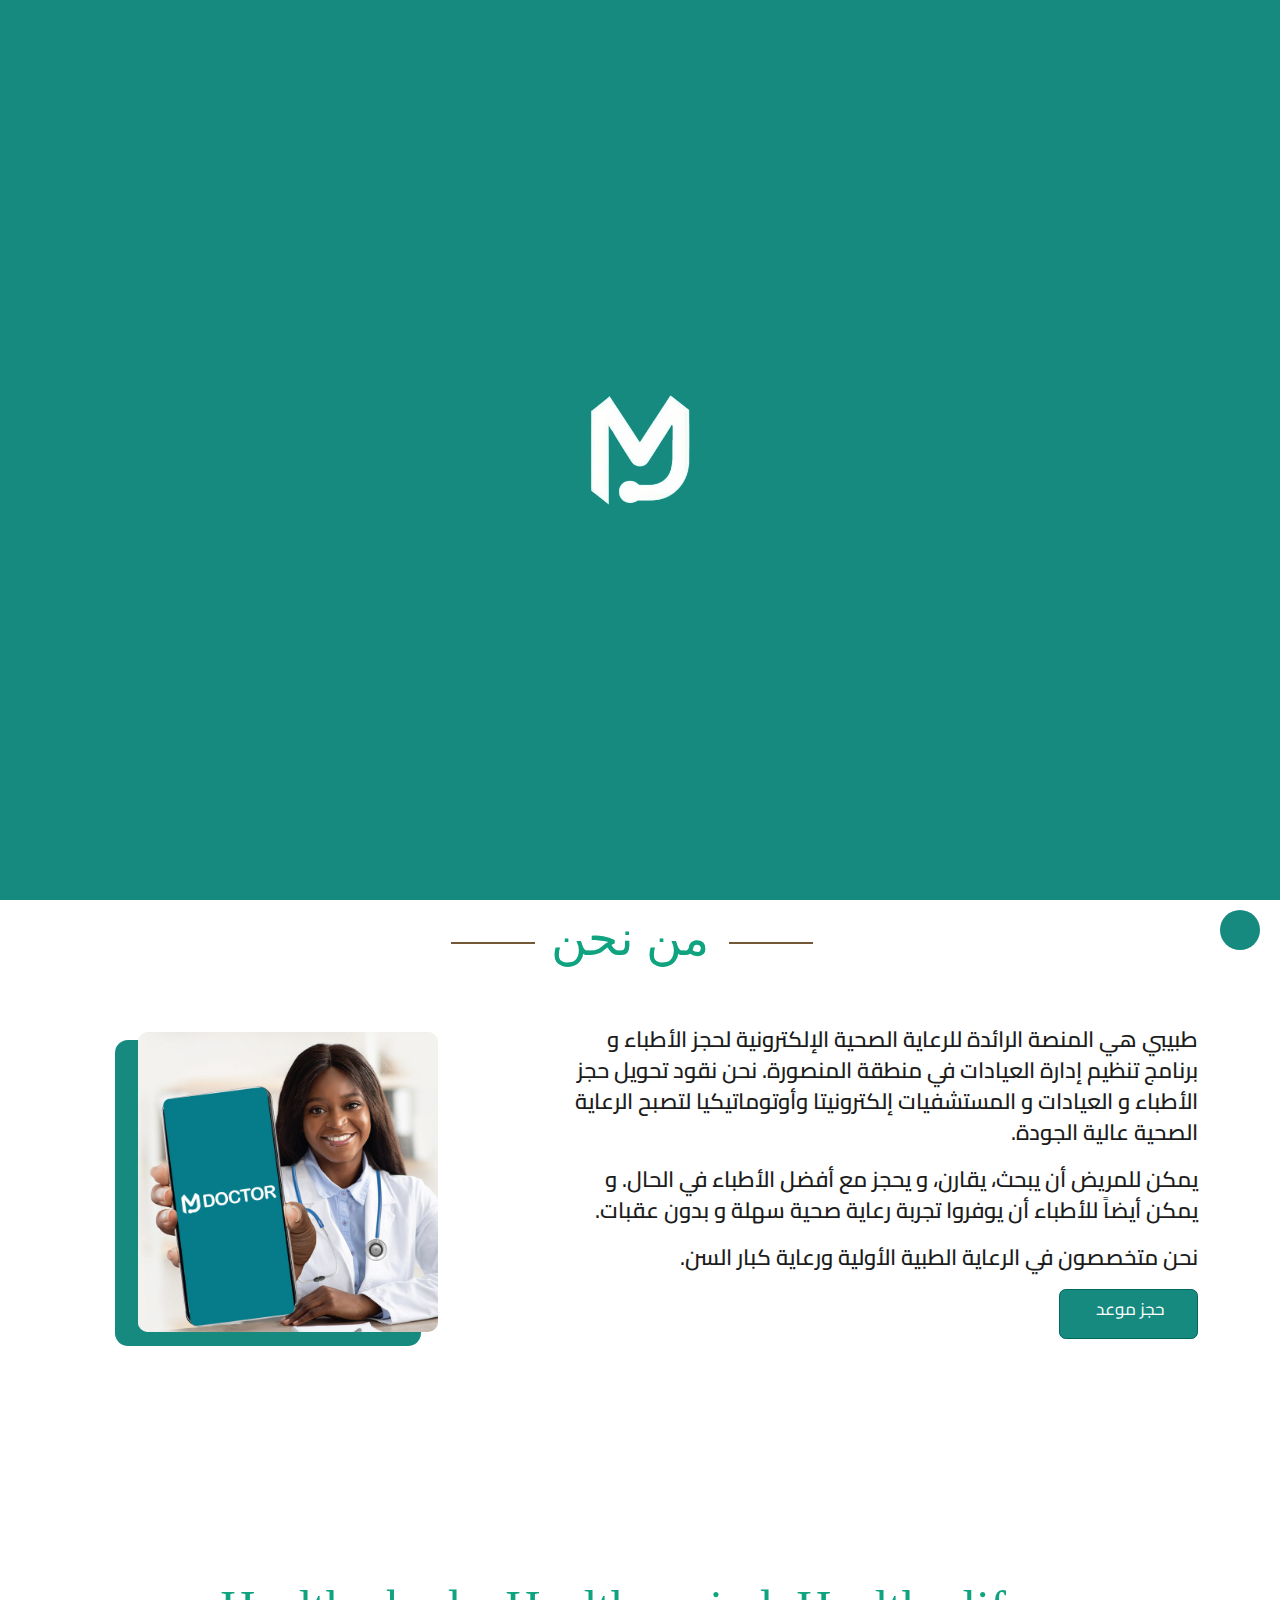
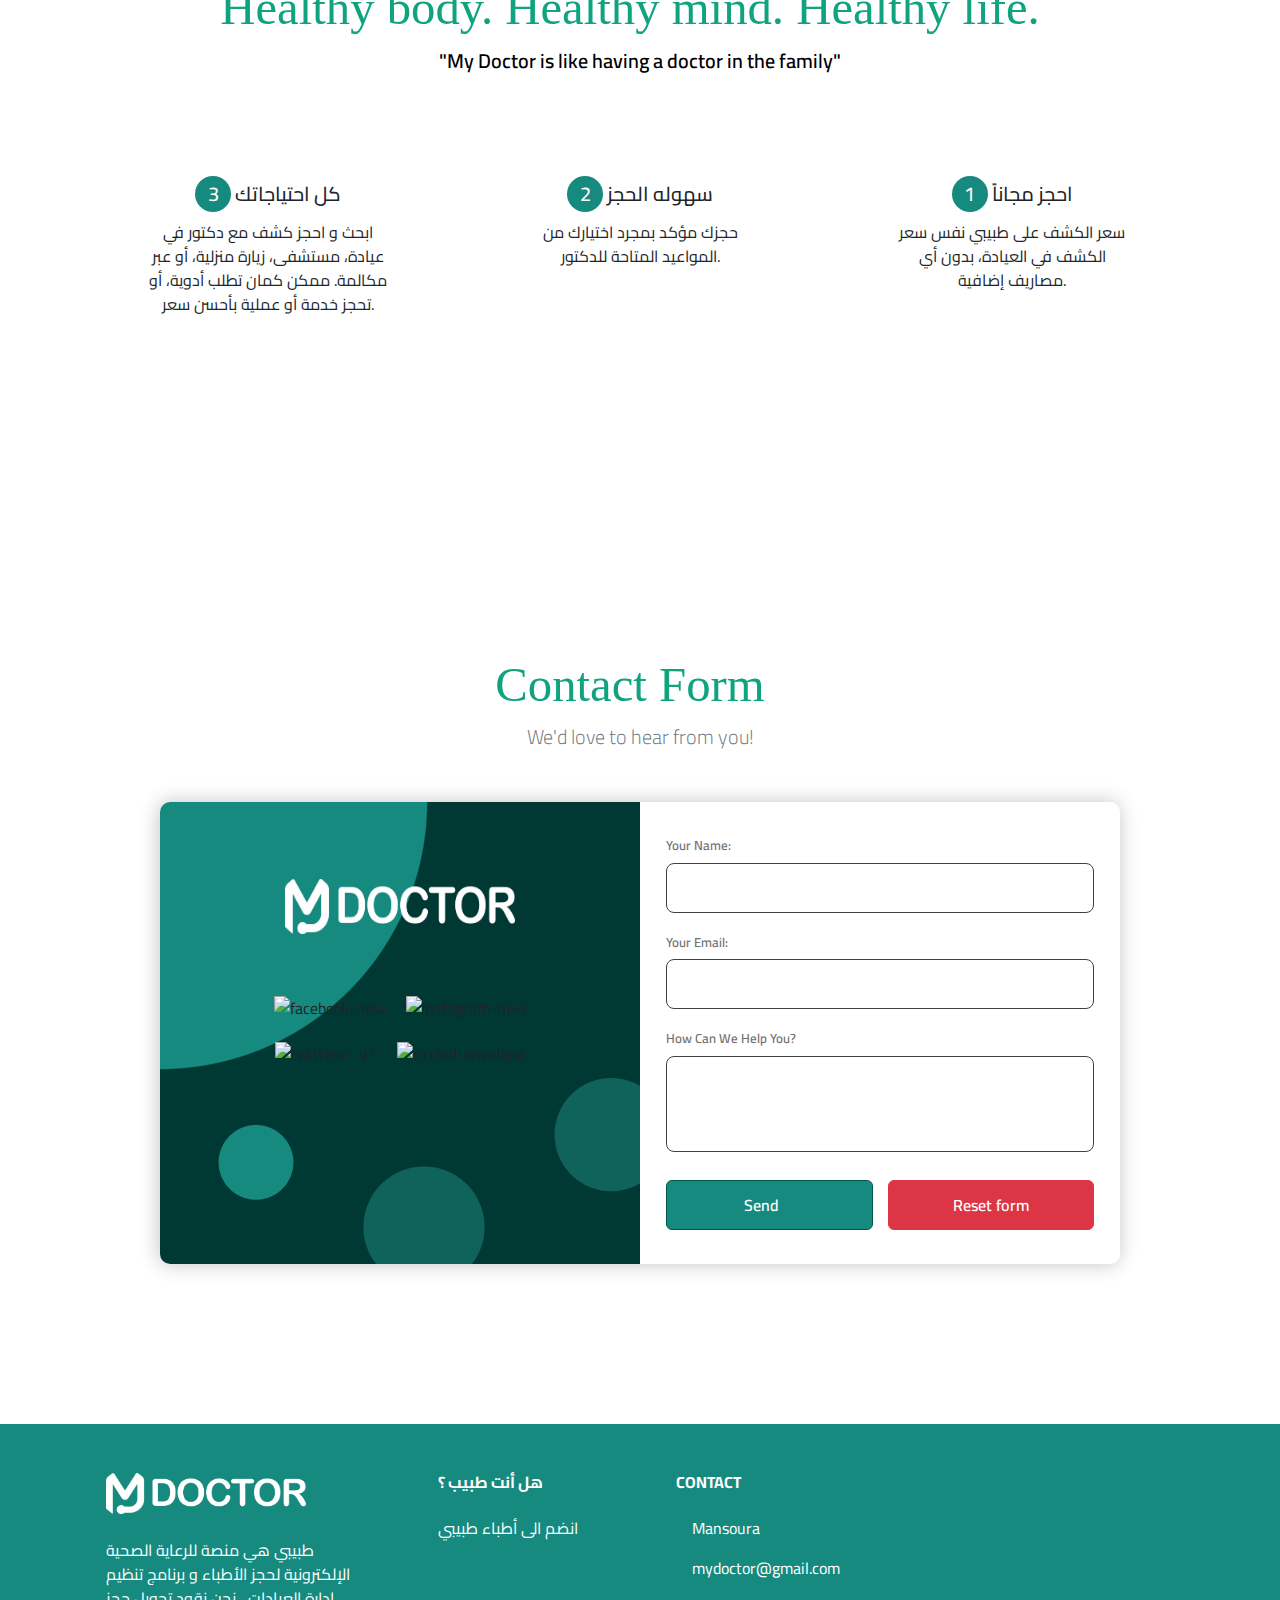
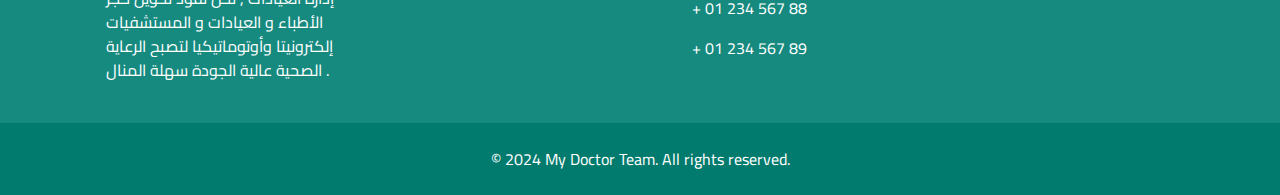
==== index.html @ 58e11b21 "Add files via upload" ====
<!DOCTYPE html>
<html lang="en">
<head>
    <meta charset="UTF-8">
    <meta name="viewport" content="width=device-width, initial-scale=1.0">
    <!-- CSS File -->
    <link rel="stylesheet" href="css/style.css">
    <link rel="stylesheet" href="css/nav.css">
    <link rel="stylesheet" href="css/bootstrap.css">
    <!-- Font awesome -->
    <script src="https://use.fontawesome.com/releases/v6.1.0/js/all.js" crossorigin="anonymous"></script>
    <link rel="stylesheet" type="text/css" href="https://www.fontstatic.com/f=dubai-medium,bahij" />

    <!-- Bootstrap CSS CDN -->
    <link rel="stylesheet" href="https://cdn.jsdelivr.net/npm/bootstrap@5.3.0/dist/css/bootstrap.min.css" integrity="sha384-rHyoN1iRsVXV4nD0JutlnGaslCJuC7uwjduW9SVrD25THgeVMAF6GepnMj8QT+n" crossorigin="anonymous">

    <!--  font awesome  -->
    <link rel="stylesheet" href="https://use.fontawesome.com/releases/v5.8.1/css/all.css" integrity="sha384-50oBUHEmvpQ+1lW4y57PTFmhCaXp0ML5d60M1M7uH2+nqUivzIebhndOJK28anvf" crossorigin="anonymous">

    <!-- Icon -->
    <link rel="shortcut icon" href="img/logo.png" type="image/x-icon">

    <title>My Doctor | طبيبي</title>
</head>
<body>


    <!-- Loading Screen -->
    <div class="loading-screen" id="loading-screen">
        <img class="loader" src="img/logo.png" alt="">
    </div>

    <!-- Navbar -->
    <nav class="navbar navbar-expand-lg navbar-dark active" id="nav" >
            <div class="container-fluid" style="flex-direction: row-reverse;">
            <a class="navbar-brand" href="#">
                <img src="img/logo-w.png" alt="" srcset="">
            </a>
            <button class="navbar-toggler" style="border: 0; color: transparent;" type="button" data-bs-toggle="collapse" data-bs-target="#navbarSupportedContent" aria-controls="navbarSupportedContent" aria-expanded="false" aria-label="Toggle navigation">
                <label class="hamburger">
                    <input type="checkbox">
                    <svg viewBox="0 0 32 32">
                        <path class="line line-top-bottom" d="M27 10 13 10C10.8 10 9 8.2 9 6 9 3.5 10.8 2 13 2 15.2 2 17 3.8 17 6L17 26C17 28.2 18.8 30 21 30 23.2 30 25 28.2 25 26 25 23.8 23.2 22 21 22L7 22"></path>
                        <path class="line" d="M7 16 27 16"></path>
                    </svg>
                </label>
            </button>
                <div class="collapse navbar-collapse active" id="navbarSupportedContent" >
                    <ul class="navbar-nav ml-auto " >
                        <li class="nav-item">
                            <a  href="signUpPatient.html"> 
                                <button class="login-btn">
                                    <p>دخول &nbsp; <i class="fa-solid fa-right-to-bracket"></i></p>
                                </button>
                            </a>
                        </li>
                        <li class="nav-item">
                            <a class="nav-link" href="signUpDoctor.html">تسجيل دكتور</a>
                        </li>
                        <li class="nav-item">
                            <a class="nav-link" href="table.html">جدول المواعيد</a>
                        </li>
                        <li class="nav-item">
                            <a class="nav-link" href="#contact"  >أتصل بنا</a>
                        </li>
                        <li class="nav-item">
                            <a class="nav-link" href="health_tips.html" >أرشادات طبية</a>
                        </li>
                        <li class="nav-item">
                            <a class="nav-link" href="specialty.html">التخصصات الطبية</a>
                        </li>
                        <li class="nav-item">
                            <a class="nav-link active" href="index.html" >الصفحة الرئيسية</a>
                        </li>
                    </ul>
                </div>
            </div>
    </nav>

    <!-- Home Section -->
    <section class="header">
        <div class="text container">
            <div class="content-container">
                <div class="content">
                    <h1>أبحث عن طبيبك</h1>
                    <h1>&أحجز عبر الأنترنت</h1>
                </div>
                <!-- <p >طبيبي أون لاين من أجل صحتك</p> -->
                <p>احجز طبيبًا بسهولة في أي مكان باستخدام المستند القديم</p>
            <!-- <div class="search-container">
                <input type="text" id="box" placeholder="أبحث عن طبيبك..." class="search__box">
                <i class="fas fa-search search__icon" id="icon" onclick="toggleShow()"></i>
            </div> -->

                <div class="search-container">
                    <div class="search-bar">
                        <input id="inputTxt" type="text" placeholder="أختار التخصص...">
                        <button class="search-btn" type="submit">
                            <i id="icon" class="fa-solid fa-magnifying-glass-location"></i>
                        </button>
                    </div>
                    <div class="list-group">
                    </div>
                </div>
            </div>
            <!-- <img src="https://i.pinimg.com/564x/a7/6c/17/a76c17295ba1969f39639bccaaaecb60.jpg" alt=""> -->
        </div>
        <a href="#footer" class="scroll-down">
            <div class="scrolldown" style="--color: skyblue">
                    <div class="chevrons">
                        <div class="chevrondown"></div>
                        <div class="chevrondown"></div>
                    </div>
            </div>
        </a>
    </section>

    <!-- About Section -->
    <div class="container">
        <div class="row justify-content-center aos-init aos-animate " id="about" >
            <div class="sentence-container">
                <div class="side-line"></div>
                <h2 class="title-section">من نحن</h2>
                <div class="side-line"></div>
            </div>
            
            <div class="col-lg-7" >   
                
                <div class="about-title">
                    <p>
                        طبيبي هي المنصة الرائدة للرعاية الصحية الإلكترونية لحجز الأطباء و برنامج تنظيم إدارة العيادات في منطقة المنصورة.
                        نحن نقود تحويل حجز الأطباء و العيادات و المستشفيات إلكترونيتا وأوتوماتيكيا لتصبح الرعاية الصحية عالية الجودة.
                    </p>
                    <p>
                        يمكن للمريض أن يبحث، يقارن، و يحجز مع أفضل الأطباء في الحال. و يمكن أيضاً للأطباء أن يوفروا تجربة رعاية صحية سهلة و بدون عقبات.
                    </p>
                    <p>نحن متخصصون في الرعاية الطبية الأولية ورعاية كبار السن.</p>
                </div>
                <!-- <button class="btn btn-success p-3">&nbsp; <i class="fa-solid fa-calendar-days"></i></button> -->

                <button class="btn-book">
                    <a href="doctor_profile.html">
                        <p>حجز موعد </p>
                        <i id="icon" class="fa-solid fa-calendar-days"></i>
                    </a>
                </button>
            </div>

            <div class="col-lg-3 img-div mx-auto fade-right scrolled">
                <img class="img" src="img/My Doctor2.png" alt="" />
                <!-- <div id="me"></div> -->
            </div>
            <!-- </div> -->
        </div>
    </div> 

    <!-- Section Card -->
    <section id="page">
        <div class="container">
            <div class="max-w-3xl mx-auto mb-16 text-center ">
                <h2 class="mt-8 mb-10 title-section">Healthy body. Healthy mind. Healthy life.</h2>
                <p class="lead text-page">"My Doctor is like having a doctor in the family"</p>
            </div>
            <br> <br>    
            
            <div class="islamic-card">
                    <!-- Copy Card -->
                    <div class="cards akeda ">
                            <img class="cards-img mb-3" alt="" src="https://livehealthonline.com/wp-content/uploads/2023/11/LHO_Icon_Prescriptions-1-300x300.png">
                            <div class="desc" style="width: 15em; text-align: center;">
                                <h5>
                                <div class="why-title ">
                                    <span class="flex-shrink-0 align-items-center justify-content-center rounded-circle">3</span>
                                    كل احتياجاتك
                                </div>
                                </h5>
                                <p>ابحث و احجز كشف مع دكتور في عيادة، مستشفى، زيارة منزلية، أو عبر مكالمة. ممكن كمان تطلب أدوية، أو تحجز خدمة أو عملية بأحسن سعر.</p>
                            </div>
                    </div> 
                    <!-- <img class="row" src="https://livehealthonline.com/wp-content/themes/lho/images/components/process-flow/arrow.svg" alt=""> -->
                    <!-- Past card -->
                    <div class="cards feka " >
                            <img class="cards-img mb-3" alt="" src="https://livehealthonline.com/wp-content/uploads/2023/11/LHO_Icon_Doctor-1-1-300x300.png">
                            <div class="desc" style="width: 15em; text-align: center;">
                                <h5>
                                <div class="why-title">
                                    <span class="flex-shrink-0 align-items-center justify-content-center rounded-circle">2</span>
                                    سهوله الحجز
                                </div>
                                </h5>
                                <p>حجزك مؤكد بمجرد اختيارك من المواعيد المتاحة للدكتور.</p>
                            </div>
                    </div>
                    <!-- <img class="row" src="https://livehealthonline.com/wp-content/themes/lho/images/components/process-flow/arrow.svg" alt=""> -->
                    <!-- Download card -->
                    <div class="cards sera " >
                            <img class="cards-img mb-3" alt="" src="https://livehealthonline.com/wp-content/uploads/2023/11/LHO_Icon_Desktop_Mobile-padding-300x300.png">
                            <div class="desc" style="width: 15em; text-align: center;">
                                <h5>
                                <div class="why-title">
                                    <span class="flex-shrink-0 align-items-center justify-content-center rounded-circle">1</span>
                                    احجز مجاناً
                                </div>
                                </h5>
                                <p>سعر الكشف على طبيبي نفس سعر الكشف في العيادة، بدون أي مصاريف إضافية.</p>
                            </div>
                    </div>    
            </div>
        </div>
    </section>

    <!-- Contact Form -->
    <section id="contact">
    <div class="max-w-3xl mx-auto mb-16 text-center ">
        <h2 class="mt-8 mb-10 title-section">Contact Form</h2>
        <p class="lead text-muted">We'd love to hear from you!</p>
    </div>
    <div class="contact-box">
        <div class="contact-links">
            <div class="div-img">
                <img class="contact-img" src="img/logo-w.png" alt="Logo">
            </div>
            <div class="links">
                <div class="link">
                    <a><img src="https://img.icons8.com/fluency/48/facebook-new.png" alt="facebook-new"/></a>
                </div>
                <div class="link">
                    <a><img src="https://img.icons8.com/fluency/48/instagram-new.png" alt="instagram-new"/></a>
                </div>
                <div class="link">
                    <a><img src="https://img.icons8.com/ios/50/twitterx--v1.png" alt="twitterx--v1"/></a>
                </div>
                <div class="link">
                    <a><img src="https://img.icons8.com/color/48/circled-envelope.png" alt="circled-envelope"/></a>
                </div>
            </div>
        </div>
        <div class="contact-form-wrapper">
            <form class="form" id="form" method="get">
                <div class="form-group">
                    <label for="text">Your Name:</label>
                    <input type="text" id="text" name="text" required="">
                </div>
                <div class="form-group">
                    <label for="email">Your Email:</label>
                    <input type="text" id="email" name="email" required="">
                </div>
                <div class="form-group">
                    <label for="textarea">How Can We Help You?</label>
                    <textarea name="textarea" id="textarea" rows="10" cols="50" required=""></textarea>
                </div>
                <div class="btn-form">
                    <button class="form-submit-btn" type="submit">Send &nbsp; <i id="send-icon" class="fa-solid fa-paper-plane"></i></button>
                    <button class="form-reset-btn btn btn-danger" onclick="resetForm()">Reset form</button>
                </div>
            </form>
        </div>
    </div>
    </section>

    <!-- Footer -->
    <footer id="footer" class="text-center text-lg-start bg-body-tertiary text-muted">
    <!-- Section: Links  -->
    <section class="footer-links">
        <div class="container text-center text-md-start mt-5">
            <!-- Grid row -->
            <div class="row mt-3">

                <!-- Grid column -->
                <div class="col-md-3 col-lg-4 col-xl-3 mx-auto mb-4">
                    <!-- Content -->
                    <h6 class="text-uppercase fw-bold mb-4">
                        <img class="footer-logo" src="img/logo-w.png" alt="logo">
                    </h6>
                    <p>
                        طبيبي هي منصة للرعاية الصحية الإلكترونية لحجز الأطباء و برنامج تنظيم إدارة العيادات , نحن نقود تحويل حجز 
                        الأطباء و العيادات و المستشفيات إلكترونيتا وأوتوماتيكيا لتصبح الرعاية الصحية عالية الجودة سهلة المنال .
                    </p>
                </div>
                <!-- Grid column -->

                <!-- Grid column -->
                <div class="col-md-3 col-lg-2 col-xl-2 mx-auto mb-4">
                    <!-- Links -->
                    <h6 class="text-uppercase fw-bold mb-4">
                        هل أنت طبيب ؟
                    </h6>
                    <p>
                        <a href="signUpDoctor.html" class="text-reset">انضم الى أطباء طبيبي</a>
                    </p>
                </div>
                <!-- Grid column -->
            
                <!-- Grid column -->
                <div class="col-md-4 col-lg-3 col-xl-3 mx-auto mb-md-0 mb-4">
                    <!-- Links -->
                    <h6 class="text-uppercase fw-bold mb-4">Contact</h6>
                    <p>
                        <i class="fas fa-home me-3"></i> 
                        Mansoura
                    </p>
                    <p>
                        <i class="fas fa-envelope me-3"></i>
                        mydoctor@gmail.com
                    </p>
                    <p><i class="fas fa-phone me-3"></i> + 01 234 567 88</p>
                    <p><i class="fas fa-print me-3"></i> + 01 234 567 89</p>
                </div>
                <!-- Grid column -->

                <!-- Grid column -->
                <div class="col-md-2 col-lg-2 col-xl-2 mx-auto mb-4" id="link-app">
                    <!-- Links -->
                        <a href="">
                            <img src="https://d1aovdz1i2nnak.cloudfront.net/vezeeta-web-reactjs/57611/_next/static/images/google-play-badge.png" alt="">
                        </a>
                        <a href="">
                            <img src="https://d1aovdz1i2nnak.cloudfront.net/vezeeta-web-reactjs/57611/_next/static/images/app-store-badge.png" alt="">
                        </a>
                        </div>
                    <!-- Grid column -->

            </div>
            <!-- Grid row -->
        </div>
    </section>
    <!-- Section: Links  -->

    <!-- Copyright -->
    <div class="text-center p-4" style="    background-color: rgb(1 123 109); color: #fff;">
        &copy; 2024 My Doctor Team. All rights reserved.
    </div>
    <!-- Copyright -->
    </footer>

    <!-- Scroll Section -->
    <div class="scrollBtn active" href="#" >
        <i class="fas fa-angle-double-up" aria-hidden="true"></i>
    </div>


<script src="https://cdn.jsdelivr.net/npm/bootstrap@5.3.0/dist/js/bootstrap.bundle.min.js" integrity="sha384-eMNqVbJ6uK2VaUluOu9bgAc4TWdKA6U7zu8K6cjeYrN/x4YOGp4G1C2MeX85DeeD" crossorigin="anonymous"></script>


    <script src="js/jquery-3.6.0.min.js"></script>
    <script src="js/popper.min.js"></script>
    <script src="js/bootstrap.js"></script>
    <script src="js/script.js"></script>
    </body>
</html>
---- css/style.css ----
@import url('https://fonts.googleapis.com/css2?family=Cairo:wght@300&display=swap');
*{
    box-sizing: border-box;
    padding: 0;
    margin: 0;
    font-family: 'Cairo', sans-serif;
    /* cursor: url('https://img.icons8.com/fluency/48/000000/3d-pointer--v1.png'), auto; */
}



/* Title */
.text{
	text-align: right;
  padding: 10em 5em 8em;
  color: #fff;
  display: flex;
  direction: rtl;
  justify-content: space-between;
  flex-wrap: wrap;
}
.text .content h1{
  font-weight: 700;
  color: #ffffff;
  font-size: 45px;
}
.text p{
  margin: 25px 0;
  color: #d7d7d7;
}
/* Search */
.search-container {
  /* position: absolute;  */
    /* top: 50%; */
    left: 50%;
    /* transform: translate(-50%, -50%); */
    width: 30em;
    /* direction: ltr; */
    /* display: flex; */
    float: right;
    direction: rtl;
}

.search-container .search-bar {
  background: #ffffff;
  padding: 10px;
  display: flex;
  align-items: center;
  justify-content: center;
  border-radius: 7px 7px 0 0;
}

.search-container .search-bar.active {
  border-bottom: 2px solid purple;
}

.search-container .search-bar input {
  font-size: 18px;
  border: none;
  outline: none;
  padding: 5px;
  width: 400px;
}
.search-btn{
  width: 9em;
  height: 3em;
  background: #10a37f;
  border: 0;
  border-radius: 5px;
}
.search-btn #icon{
  color: #fff;
  font-size: 27px;
}

.search-container .list-group {
  padding: 10px;
  background: white;
  border-radius: 0 0 7px 7px;
  display: none;
  max-height: 200px;
  overflow-y: auto;
}

.search-container .list-group li {
  list-style: none;
  background: white;
  font-size: 17px;
  font-weight: 500;
  padding: 10px;
  border-radius: 5px;
  color: #2f3542;
  cursor: pointer;
  transition: all 0.2s ease;
}

.search-container .list-group li:hover {
  background: #dfe4ea;
}




/* home */
.header{
    background:linear-gradient(to top, rgb(0,0,0,0.5)70%, rgb(0,0,0,0.5)30%),url(../img/background.jpg);
    box-sizing: border-box;
    scroll-behavior: smooth;
    width: 100%;
    height: 40em;
    background-size: cover;
    /* background-position: center; */
}
/* Scroll Down */
.scroll-down{
  text-align: -webkit-center;
  display: flex;
  flex-direction: column;
  align-items: center;
  color: #1c1460;
}
.scrolldown {
  --color: #cecece !important;
  --sizeX: 30px;
  --sizeY: 50px;
  position: relative;
  width: var(--sizeX);
  height: var(--sizeY);
  margin-left: var(sizeX / 2);
  border: calc(var(--sizeX) / 10) solid var(--color);
  border-radius: 50px;
  box-sizing: border-box;
  margin-bottom: 16px;
  cursor: pointer;
}
.scrolldown::before {
  content: "";
  position: absolute;
  bottom: 30px;
  left: 50%;
  width: 6px;
  height: 6px;
  margin-left: -3px;
  background-color: var(--color);
  border-radius: 100%;
  animation: scrolldown-anim 2s infinite;
  box-sizing: border-box;
  box-shadow: 0px -5px 3px 1px #2a547066;
}
@keyframes scrolldown-anim {
  0% {
    opacity: 0;
    height: 6px;
  }
  40% {
    opacity: 1;
    height: 10px;
  }
  80% {
    transform: translate(0, 20px);
    height: 10px;
    opacity: 0;
  }
  100% {
    height: 3px;
    opacity: 0;
  }
}
.chevrons {
  padding: 6px 0 0 0;
  margin-left: -3px;
  margin-top: 48px;
  width: 30px;
  display: flex;
  flex-direction: column;
  align-items: center;
}
.chevrondown {
  margin-top: -6px;
  position: relative;
  border: solid var(--color);
  border-width: 0 3px 3px 0;
  display: inline-block;
  width: 10px;
  height: 10px;
  transform: rotate(45deg);
}
.chevrondown:nth-child(odd) {
  animation: pulse54012 500ms ease infinite alternate;
}
.chevrondown:nth-child(even) {
  animation: pulse54012 500ms ease infinite alternate 250ms;
}
@keyframes pulse54012 {
  from {
    opacity: 0;
  }
  to {
    opacity: 0.5;
  }
}

/* About Section */
#about{
	align-items: center;
	padding: 10em 0;
	direction: rtl;
}
.sentence-container {
  display: grid;
  grid-template-columns: 100px auto 100px;
  justify-content: center;
  align-items: center;
  margin-bottom: 3em;
}
.side-line {
  height: 2px;
  background-color: #735838;
  margin-right: 1em;
}
.title-section{
  color: #10a37f;
    font-family: elmessiri-bold;
    margin-right: 20px;
    font-size: calc(2.325rem + 0.9vw);
}

.about-title{
    font-size: 22px;
    line-height: 31px;
    /* margin-top: -2.3em; */
    color: #1c1c1c;
    font-family: monospace;
    font-weight: 600;
}
.btn-book {
  background-color: #168a7f;
  border: 1px solid #00675d;
  padding: 24px;
  position: relative;
  width: 8.2em;
  height: 2em;
  transition: 0.5s;
  font-size: 17px;
  border-radius: 0.4em;
}

.btn-book p {
  position: absolute;
  top: 0.4em;
  left: 2.15em;
  margin: 0;
  padding: 0;
  transition: .5s;
  color: #fff;
}

.btn-book #icon {
  position: absolute;
  top: 13px;
  right: 13px;
  margin: 0;
  padding: 0;
  opacity: 0;
  transition: 0.5s;
  height: 1em;
  /* fill: #fff; */
  color: #fff;
}

.btn-book:hover p {
  left: 1.5em;
  color: #fff
}

.btn-book:hover #icon {
  opacity: 1;
}

.btn-book:hover {
  background-color: #168a7f;
}

.img-div{
    text-align: center;
    margin-top: 3em;
}
.hover-effect::after {
    position: absolute;
    content: '';
    left: 0;
    bottom: -2px;
    width: 100%;
    height: 1.5px;
    background: #fff;
    transform: scaleX(0);
    transform-origin: left;
    transition: all 300ms ease-in-out;
}
.hover-effect:hover::after {
    transform-origin: right;
    transform: scaleX(1);
}
.card{
    background-color: rgb(17 24 39/1);
    color: #fff;
}
.card-body{
    direction: ltr;
}
#about img{
	/* width: 370px; */
  width: 300px;
  border-radius: 10px;
  box-shadow: -20px 11px 0px 3px #168a7f;
}





  /* Section Card */
  #page{
    /* background-image: url(https://img.freepik.com/free-vector/clean-medical-background_53876-116864.jpg?w=740&t=st=1707427412~exp=1707428012~hmac=400c246d54a9b914084d2ca4bbacb26a9bf4cb8a05f3a460a54e4900b7ebf5e0); */
    background-image: url(../img/background2.jpg);
    background-repeat: no-repeat;
    background-size: cover;
    background-position: center center;
    background-attachment: fixed;
    padding: 5em 0;
  }
  #page .text-page{
    color: #000;
    font-weight: 600;
  }
  .islamic-card{
    display: flex;
    justify-content: space-around;
    flex-wrap: wrap;
    margin-bottom: 4em;
  }
  .islamic-card .cards{
    padding: 20px;
    background: #fff;
    border-radius: 10px;
    transition: .3s all ease-in-out;
    display: flex;
    flex-direction: column;
    align-items: center;
  }
  .islamic-card .cards .cards-img{
    width: 100px;
  }
  .islamic-card .row{
    transform: rotate(180deg);
  }
  .islamic-card .cards:hover{
    background: #beffea;
  }
  .islamic-card .cards .why-title span{
    width: 36px;
    height: 36px;
    display: inline-flex;
    background: #168a7f;
    color: #fff;
  }
  .title{
    text-align: right;
    font-family:  'rabar';
    font-weight: 600;
  }



  /* video-action */
.video-action{
    padding: 70px;
    background-image: url(https://encrypted-tbn0.gstatic.com/images?q=tbn:ANd9GcQEUpHXYpuhrtr4JZKrRHP7zneX2ZS9knHfnA&usqp=CAU);
    background-repeat: no-repeat;
    background-size: cover;
    background-position: center center;
    background-attachment: fixed;
}
.video-action h1{
    color: #a82d49;
    padding-top: 20px;
}
.video-action p{
    color: #000;
}
.video-action .swipebox-video{
    color: #000;
}
.video-action .swipebox-video:hover{
    color: #a82d49;
    text-decoration: none;
    transition: all .3s;
}


/* Contact Form */


#contact {
  text-align: -webkit-center;
  margin: 10em 0;
}

.contact-box {
  width: clamp(100px, 75%, 1000px);
  margin: 50px;
  display: flex;
  flex-wrap: wrap;
  border-radius: 10px;
  box-shadow: -1px 0px 20px 0px #0000003d;
}

.contact-links, .contact-form-wrapper {
  width: 50%;
  padding: 8% 5% 10% 5%;
}


.contact-links {
  background-color: #1c5553;
  background:
    radial-gradient(
      circle at 55% 92%, #10635b 0 12%, transparent 12.2%
    ), 
    radial-gradient(
      circle at 94% 72%, #10635b 0 10%, transparent 10.2%
    ), 
    radial-gradient(
      circle at 20% max(78%, 350px), #168a7f 0 7%, transparent 7.2%
    ), 
    radial-gradient(
      circle at 0% 0%, #168a7f 0 40%, transparent 40.2%
    ), 
    #003833;
  border-radius: 10px 0 0 10px;
}

.contact-form-wrapper {
  background-color: #ffffff8f;
  border-radius: 0 10px 10px 0;
}

@media only screen and (max-width: 800px) {
  .contact-links, .contact-form-wrapper {
    width: 100%;
  }
  
  .contact-links {
    border-radius: 10px 10px 0 0;
  }
  
  .contact-form-wrapper {
    border-radius: 0 0 10px 10px;
  }
}

@media only screen and (max-width: 400px) {
  .contact-box {
    width: 95%;
    margin: 8% 0;
  }
}

.contact-box .links {
  display: flex;
  flex-wrap: wrap;
  justify-content: center;
  padding-top: 50px;
}

.contact-box .link {
  margin: 10px;
  cursor: pointer;
}
.contact-box .div-img{
  text-align: center;
}
.contact-box .contact-img{
  width: 60%;
}
.contact-box img {
  width: 55px;
  height: 55px;
  transition: 0.2s;
}

.contact-box img:hover {
  transform: scale(1.1, 1.1);
}

.contact-box img:active {
  transform: scale(1.1, 1.1);
  filter: 
    hue-rotate(220deg)
    drop-shadow(2px 4px 4px #222)
    sepia(0.3);
}

.contact-box .form-item {
  position: relative;
}



.contact-form-wrapper {
    /* width: 400px; */
    /* background: linear-gradient(#212121, #212121) padding-box, linear-gradient(145deg, transparent 35%,#e81cff, #40c9ff) border-box; */
    border: 2px solid transparent;
    padding: 32px 24px;
    /* font-size: 14px; */
    /* font-family: inherit; */
    color: white;
    /* display: flex; */
    /* flex-direction: column; */
    /* gap: 20px; */
    box-sizing: border-box;
    /* border-radius: 16px; */
}

.contact-form-wrapper button:active {
  scale: 0.95;
}

.contact-form-wrapper .form {
  display: flex;
  flex-direction: column;
  gap: 20px;
}

.contact-form-wrapper .form-group {
  display: flex;
  flex-direction: column;
  gap: 2px;
}

.contact-form-wrapper .form-group label {
  display: block;
  margin-bottom: 5px;
  color: #717171;
  font-weight: 600;
  font-size: 13px;
  text-align: left;
}

.contact-form-wrapper .form-group input {
  width: 100%;
  padding: 12px 16px;
  border-radius: 8px;
  color: #000;
  font-family: inherit;
  background-color: transparent;
  border: 1px solid #414141;
}

.contact-form-wrapper .form-group textarea {
  width: 100%;
  padding: 12px 16px;
  border-radius: 8px;
  resize: none;
  color: #000;
  height: 96px;
  border: 1px solid #414141;
  background-color: transparent;
  font-family: inherit;
}

.contact-form-wrapper .form-group input::placeholder {
  opacity: 0.5;
}

.contact-form-wrapper .form-group input:focus {
  outline: none;
  border-color: #168a7f;
}

.contact-form-wrapper .form-group textarea:focus {
  outline: none;
  border-color: #168a7f;
}

.contact-form-wrapper .btn-form{
  display: flex;
  gap: 15px;
}
.contact-form-wrapper .btn-form button{
  display: flex;
  align-items: center;
  justify-content: center;
  align-self: flex-start;
  font-family: inherit;
  font-weight: 600;
  width: 100%;
  padding: 12px 16px;
  font-size: inherit;
  gap: 8px;
  margin-top: 8px;
  cursor: pointer;
  border-radius: 6px;
}
.contact-form-wrapper .form-submit-btn {
  color: #fff;
  background: #168a7f;
  border: 1px solid #00574f;
  transition: .2s all ease-in-out;
}

.contact-form-wrapper .form-submit-btn:hover {
  background-color: #fff;
  border: 1px solid #168a7f;
  color: #168a7f;
}
.contact-form-wrapper .form-submit-btn:hover #send-icon {
  transform: rotate(30deg);
}



@media (max-width: 992px) {
  .navbar-nav {
    flex-direction: column-reverse !important;
  }
  .img-div {
    margin-top: 3em !important;
}
}

@media only screen and (max-width: 800px) {
    .contact-box h2 {
    font-size: clamp(40px, 10vw, 60px);
  }
}

@media only screen and (max-width: 580px) {
  .search-container {
    width: 21em;
}
}


@media only screen and (max-width: 400px) {
    .contact-box h2 {
    font-size: clamp(30px, 12vw, 60px);
  }
  
  .contact-box .links {
    padding-top: 30px;
  }
  
  .contact-box img {
    width: 38px;
    height: 38px;
  }
}
---- css/nav.css ----
/* Add your CSS styles here */
.loading-screen {
    display: none;
    position: fixed;
    top: 0;
    left: 0;
    width: 100%;
    height: 100%;
    background: #168a7f;
    z-index: 9999;
    justify-content: center;
    align-items: center;
}


.loader {
    width: 100px;
    animation: pulse .3s infinite alternate;
}

@keyframes pulse {
    0% {
        transform: scale(1);
    }
    100% {
        transform: scale(1.2);
    }
}

/* Header */

/* Navbar */
/* #nav{
    position: fixed;
    top: 0;
    left: 0;
    right: 0;
    z-index: 1;
    transition: .5s all ease-in-out;
} */
.navbar{
    padding-top: 0 !important;
    padding-bottom: 0 !important;
    background-color: #168a7f;
}
.navbar-brand img{
    width: 4em;
    padding: 15px;
}
.navbar-dark .navbar-nav .nav-link {
    color: #cccccc !important;
    font-size: 18px;
    font-weight: 500;
    font-family: system-ui;
    position: relative;
}
.navbar-dark .navbar-nav .nav-link.active{
    color: #fff !important;
}
.navbar-dark .navbar-nav .nav-link:hover{
    color: #fff !important;
}
.navbar .nav-link::before{
    content: '';
    position: absolute;
    width: 100%;
    height: 4px;
    border-radius: 4px;
    margin-top: 1em;
    background-color: #00574e;
    bottom: -2px;
    left: 0;
    transform-origin: right;
    transform: scaleX(0);
    transition: transform .3s ease-in-out;
}
.navbar .nav-link:hover::before{
    transform-origin: left;
    transform: scaleX(1);
}

.navbar-nav .nav-item .login-btn {
    all: unset;
    display: flex;
    align-items: center;
    position: relative;
    padding: 12px 2em;
    border: mediumspringgreen solid 0.15em;
    border-radius: 0.25em;
    color: mediumspringgreen;
    font-size: 15px;
    font-weight: 600;
    cursor: pointer;
    overflow: hidden;
    transition: border 300ms, color 300ms;
    box-shadow: 0 0 10px #34dbd2;
    
}

.navbar-nav .nav-item .login-btn p {
    z-index: 1;
    margin-bottom: 0 !important;
    display: flex;
    align-items: center;
}

.navbar-nav .nav-item .login-btn:hover {
    box-shadow: 0 0 20px #34dbd2;
    background-color: #34dbd2;
    color: #fff;
}

/* .navbar-nav .nav-item .login-btn:active {
    border-color: teal;
}

.navbar-nav .nav-item .login-btn::after, .navbar-nav .nav-item .login-btn::before {
    content: "";
    position: absolute;
    width: 9em;
    aspect-ratio: 1;
    background: mediumspringgreen;
    opacity: 50%;
    border-radius: 50%;
    transition: transform 500ms, background 300ms;
}

.navbar-nav .nav-item .login-btn::before {
    left: 0;
    transform: translateX(-8em);
}

.navbar-nav .nav-item .login-btn::after {
    right: 0;
    transform: translateX(8em);
}

.navbar-nav .nav-item .login-btn:hover:before {
    transform: translateX(-1em);
}

.navbar-nav .nav-item .login-btn:hover:after {
    transform: translateX(1em);
}

.navbar-nav .nav-item .login-btn:active:before,
.navbar-nav .nav-item .login-btn:active:after {
    background: teal;
} */


.navbar .container-fluid{
    display: flex;
    height: 110px;
    transition: .5s all ease-in-out;
}
/* #nav.active{
    background-color: #000;
}
#nav.active .container-fluid{
    height: 80px;
} */
.header ul.active{
    transform: translateX(100%);
    background: url();
}
.nav-link{
    color: white;
    transition: .4s ease;
}
.container-fluid .bars {
    display: none;
}
.container-fluid .navbar-brand{
    font-family: 'thuluth-decorated';
    cursor: pointer;
}
.navbar-brand{
    /* margin-right: 70px; */
    font-family: 'thuluth-decorated' !important;
    /* margin-top: 7px; */
    font-size: 60px !important;
    color: green !important;
}
.navbar-collapse{
    /* backdrop-filter: blur(20px); */
    z-index: 100;
    background-color: #168a7f;
    margin-left: -12px;
    margin-right: -12px;
}
.navbar-nav{
    flex-direction: column-reverse;
    padding: 17px !important;
    align-items: center;
    gap: 10px;
}
/* Navbar Toggler */
.hamburger {
    cursor: pointer;
}
.hamburger input {
    display: none;
}
.hamburger svg {
    height: 2.2em;
    transition: transform 600ms cubic-bezier(0.4, 0, 0.2, 1);
}
.line {
    fill: none;
    stroke: #fff;
    stroke-linecap: round;
    stroke-linejoin: round;
    stroke-width: 3;
    transition: stroke-dasharray 600ms cubic-bezier(0.4, 0, 0.2, 1), stroke-dashoffset 600ms cubic-bezier(0.4, 0, 0.2, 1);
}
.line-top-bottom {
    stroke-dasharray: 12 63;
}
.hamburger input:checked + svg {
    transform: rotate(-45deg);
}
.hamburger input:checked + svg .line-top-bottom {
    stroke-dasharray: 20 300;
    stroke-dashoffset: -32.42;
}


/* Footer */
.footer-links{
    background-color: #168a7f;
    padding: 1px;
    color: #fff;
}
.footer-links a{
    text-decoration: none;
}
.footer-links .footer-logo{
    width: 200px;
}
.footer-links #link-app{
    display: flex;
    flex-direction: column;
    gap: 10px;
}


  /* Scroll Btn */
.scrollBtn{
    direction: rtl;
    position: fixed;
    right: 20px;
    bottom: 0;
    color: white;
    width: 40px;
    height: 40px;
    display: flex;
    align-items: center;
    justify-content: center;
    background-color: #168a7f;
    border-radius: 50%;
    font-size: 20px;
    transition: .2s bottom ease-in-out;
    bottom: -50px;
    cursor:pointer;
}
.scrollBtn.active{
    bottom: 20px;
}
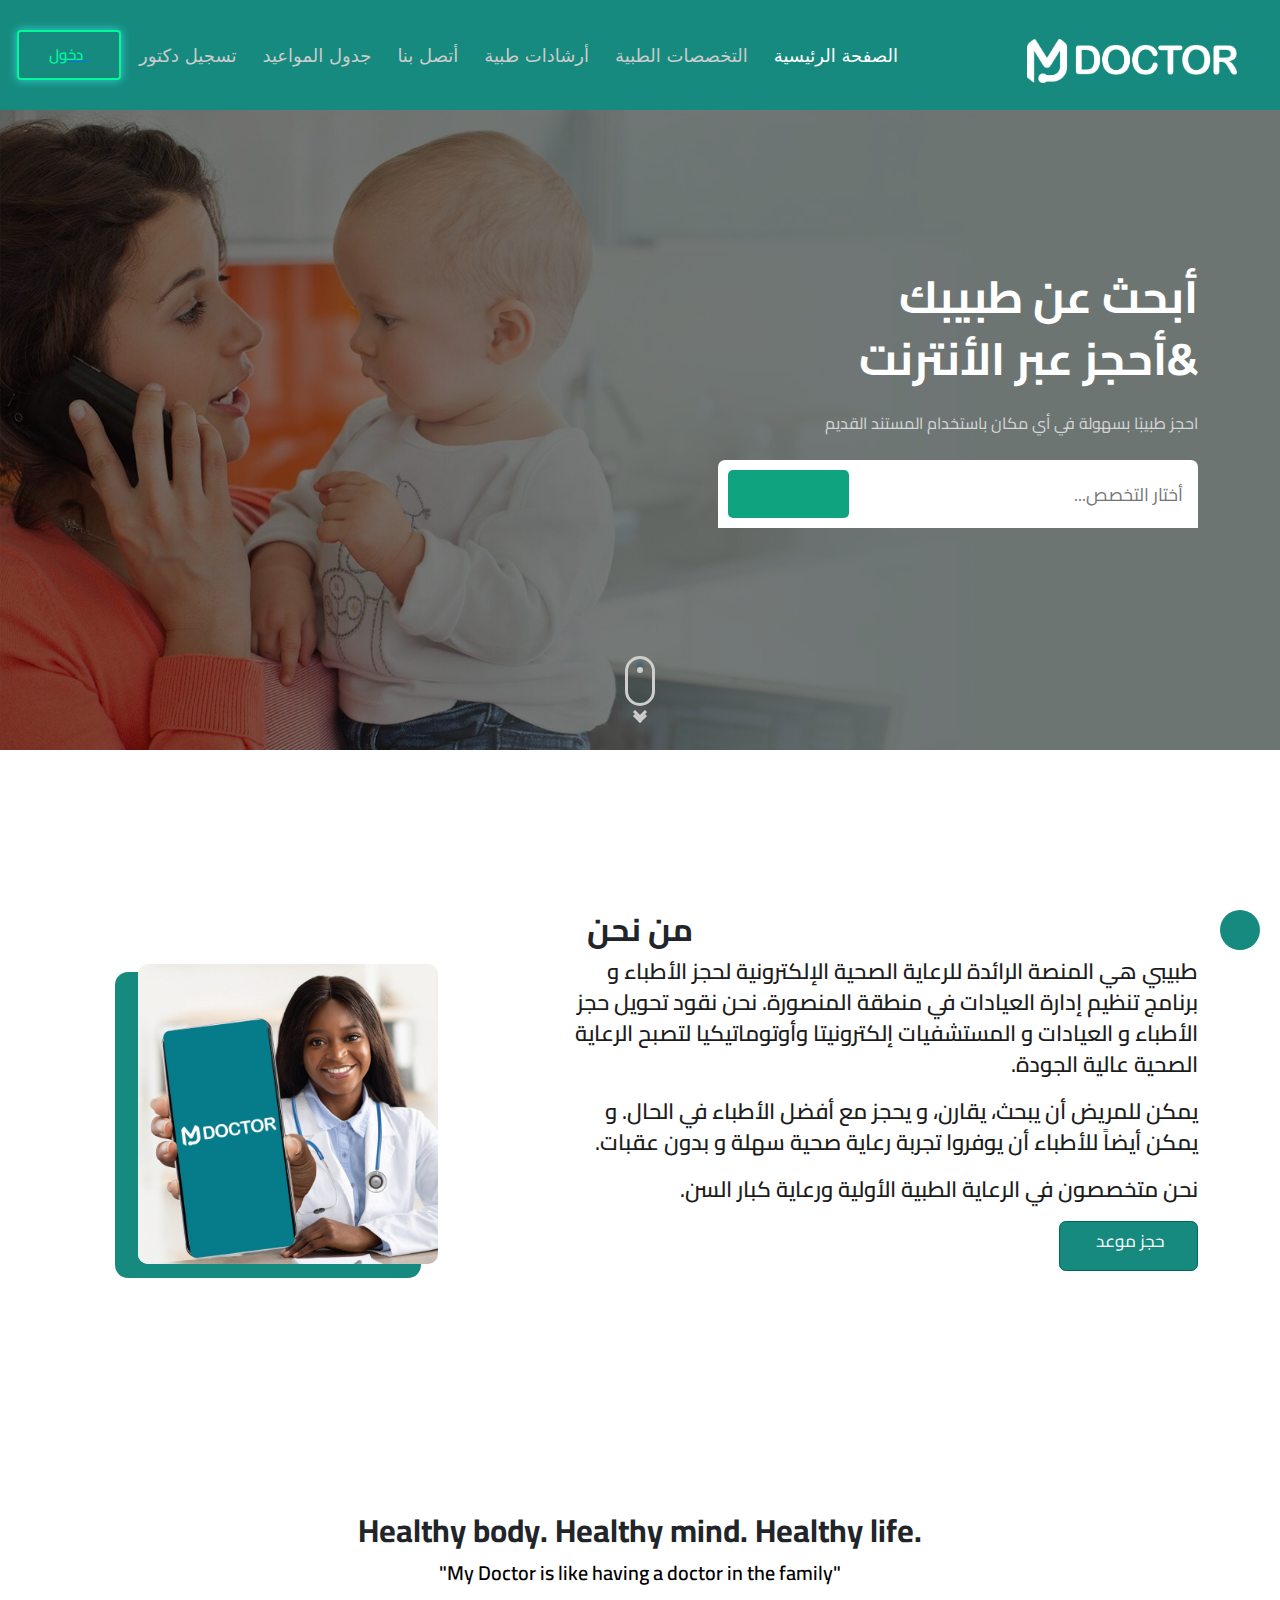
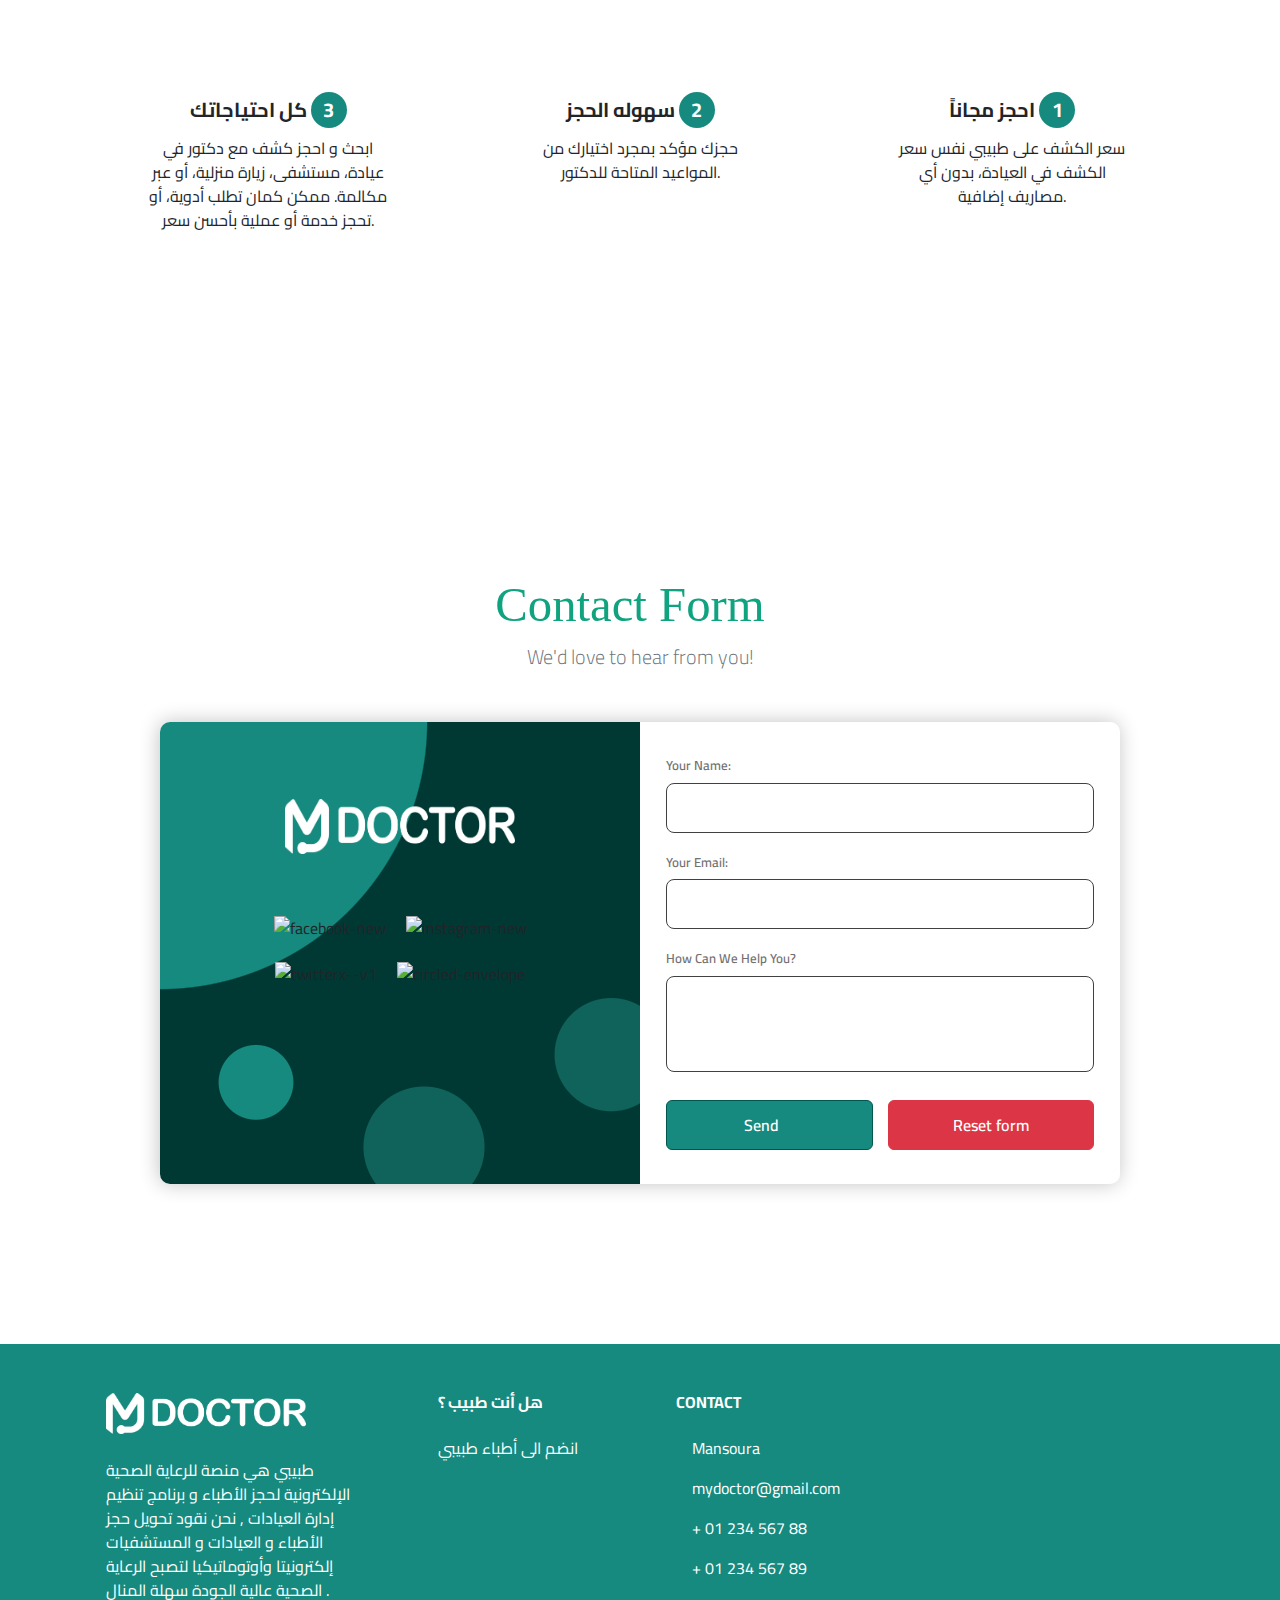
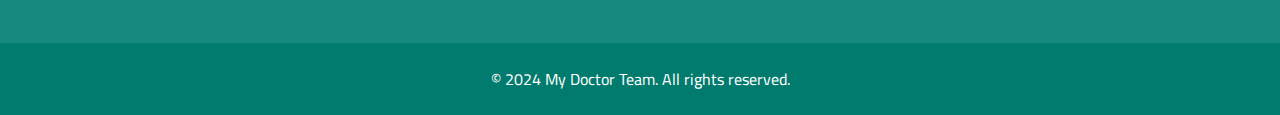
==== commit d1f1495c: "Add files via upload" ====
--- a/index.html
+++ b/index.html
@@ -85,12 +85,7 @@
                     <h1>أبحث عن طبيبك</h1>
                     <h1>&أحجز عبر الأنترنت</h1>
                 </div>
-                <!-- <p >طبيبي أون لاين من أجل صحتك</p> -->
                 <p>احجز طبيبًا بسهولة في أي مكان باستخدام المستند القديم</p>
-            <!-- <div class="search-container">
-                <input type="text" id="box" placeholder="أبحث عن طبيبك..." class="search__box">
-                <i class="fas fa-search search__icon" id="icon" onclick="toggleShow()"></i>
-            </div> -->
 
                 <div class="search-container">
                     <div class="search-bar">
@@ -103,7 +98,6 @@
                     </div>
                 </div>
             </div>
-            <!-- <img src="https://i.pinimg.com/564x/a7/6c/17/a76c17295ba1969f39639bccaaaecb60.jpg" alt=""> -->
         </div>
         <a href="#footer" class="scroll-down">
             <div class="scrolldown" style="--color: skyblue">
@@ -117,11 +111,15 @@
 
     <!-- About Section -->
     <div class="container">
-        <div class="row justify-content-center aos-init aos-animate " id="about" >
-            <div class="sentence-container">
+        <div class="row justify-content-center aos-init aos-animate" id="about" >
+            <!-- <div class="sentence-container">
                 <div class="side-line"></div>
                 <h2 class="title-section">من نحن</h2>
                 <div class="side-line"></div>
+            </div> -->
+            <!-- main title -->
+            <div class="main-title position-relative">
+                <h2 class="text-center fw-bold">من نحن</h2>
             </div>
             
             <div class="col-lg-7" >   
@@ -136,7 +134,6 @@
                     </p>
                     <p>نحن متخصصون في الرعاية الطبية الأولية ورعاية كبار السن.</p>
                 </div>
-                <!-- <button class="btn btn-success p-3">&nbsp; <i class="fa-solid fa-calendar-days"></i></button> -->
 
                 <button class="btn-book">
                     <a href="doctor_profile.html">
@@ -148,7 +145,6 @@
 
             <div class="col-lg-3 img-div mx-auto fade-right scrolled">
                 <img class="img" src="img/My Doctor2.png" alt="" />
-                <!-- <div id="me"></div> -->
             </div>
             <!-- </div> -->
         </div>
@@ -158,48 +154,49 @@
     <section id="page">
         <div class="container">
             <div class="max-w-3xl mx-auto mb-16 text-center ">
-                <h2 class="mt-8 mb-10 title-section">Healthy body. Healthy mind. Healthy life.</h2>
+                <div class="main-title position-relative">
+                    <h2 class="text-center fw-bold mt-8 mb-10">Healthy body. Healthy mind. Healthy life.</h2>
+                </div>
+                <!-- <h2 class="mt-8 mb-10 title-section">Healthy body. Healthy mind. Healthy life.</h2> -->
                 <p class="lead text-page">"My Doctor is like having a doctor in the family"</p>
             </div>
             <br> <br>    
             
             <div class="islamic-card">
-                    <!-- Copy Card -->
-                    <div class="cards akeda ">
+                    <!-- Card Three -->
+                    <div class="cards akeda my-1">
                             <img class="cards-img mb-3" alt="" src="https://livehealthonline.com/wp-content/uploads/2023/11/LHO_Icon_Prescriptions-1-300x300.png">
                             <div class="desc" style="width: 15em; text-align: center;">
                                 <h5>
-                                <div class="why-title ">
+                                <div class="why-title fw-bold">
+                                    كل احتياجاتك
                                     <span class="flex-shrink-0 align-items-center justify-content-center rounded-circle">3</span>
-                                    كل احتياجاتك
                                 </div>
                                 </h5>
                                 <p>ابحث و احجز كشف مع دكتور في عيادة، مستشفى، زيارة منزلية، أو عبر مكالمة. ممكن كمان تطلب أدوية، أو تحجز خدمة أو عملية بأحسن سعر.</p>
                             </div>
                     </div> 
-                    <!-- <img class="row" src="https://livehealthonline.com/wp-content/themes/lho/images/components/process-flow/arrow.svg" alt=""> -->
-                    <!-- Past card -->
-                    <div class="cards feka " >
+                    <!-- card  Two -->
+                    <div class="cards feka my-1" >
                             <img class="cards-img mb-3" alt="" src="https://livehealthonline.com/wp-content/uploads/2023/11/LHO_Icon_Doctor-1-1-300x300.png">
                             <div class="desc" style="width: 15em; text-align: center;">
                                 <h5>
-                                <div class="why-title">
+                                <div class="why-title fw-bold">
+                                    سهوله الحجز
                                     <span class="flex-shrink-0 align-items-center justify-content-center rounded-circle">2</span>
-                                    سهوله الحجز
                                 </div>
                                 </h5>
                                 <p>حجزك مؤكد بمجرد اختيارك من المواعيد المتاحة للدكتور.</p>
                             </div>
                     </div>
-                    <!-- <img class="row" src="https://livehealthonline.com/wp-content/themes/lho/images/components/process-flow/arrow.svg" alt=""> -->
-                    <!-- Download card -->
-                    <div class="cards sera " >
+                    <!-- card One -->
+                    <div class="cards sera my-1" >
                             <img class="cards-img mb-3" alt="" src="https://livehealthonline.com/wp-content/uploads/2023/11/LHO_Icon_Desktop_Mobile-padding-300x300.png">
                             <div class="desc" style="width: 15em; text-align: center;">
                                 <h5>
-                                <div class="why-title">
+                                <div class="why-title fw-bold">
+                                    احجز مجاناً
                                     <span class="flex-shrink-0 align-items-center justify-content-center rounded-circle">1</span>
-                                    احجز مجاناً
                                 </div>
                                 </h5>
                                 <p>سعر الكشف على طبيبي نفس سعر الكشف في العيادة، بدون أي مصاريف إضافية.</p>
--- a/css/style.css
+++ b/css/style.css
@@ -4,7 +4,6 @@
     padding: 0;
     margin: 0;
     font-family: 'Cairo', sans-serif;
-    /* cursor: url('https://img.icons8.com/fluency/48/000000/3d-pointer--v1.png'), auto; */
 }
 
 
@@ -30,13 +29,8 @@
 }
 /* Search */
 .search-container {
-  /* position: absolute;  */
-    /* top: 50%; */
     left: 50%;
-    /* transform: translate(-50%, -50%); */
     width: 30em;
-    /* direction: ltr; */
-    /* display: flex; */
     float: right;
     direction: rtl;
 }
@@ -100,7 +94,6 @@
 
 
 
-
 /* home */
 .header{
     background:linear-gradient(to top, rgb(0,0,0,0.5)70%, rgb(0,0,0,0.5)30%),url(../img/background.jpg);
@@ -109,7 +102,6 @@
     width: 100%;
     height: 40em;
     background-size: cover;
-    /* background-position: center; */
 }
 /* Scroll Down */
 .scroll-down{
@@ -228,7 +220,6 @@
 .about-title{
     font-size: 22px;
     line-height: 31px;
-    /* margin-top: -2.3em; */
     color: #1c1c1c;
     font-family: monospace;
     font-weight: 600;
@@ -264,7 +255,6 @@
   opacity: 0;
   transition: 0.5s;
   height: 1em;
-  /* fill: #fff; */
   color: #fff;
 }
 
@@ -309,19 +299,14 @@
     direction: ltr;
 }
 #about img{
-	/* width: 370px; */
   width: 300px;
   border-radius: 10px;
   box-shadow: -20px 11px 0px 3px #168a7f;
 }
 
 
-
-
-
   /* Section Card */
   #page{
-    /* background-image: url(https://img.freepik.com/free-vector/clean-medical-background_53876-116864.jpg?w=740&t=st=1707427412~exp=1707428012~hmac=400c246d54a9b914084d2ca4bbacb26a9bf4cb8a05f3a460a54e4900b7ebf5e0); */
     background-image: url(../img/background2.jpg);
     background-repeat: no-repeat;
     background-size: cover;
@@ -371,36 +356,7 @@
   }
 
 
-
-  /* video-action */
-.video-action{
-    padding: 70px;
-    background-image: url(https://encrypted-tbn0.gstatic.com/images?q=tbn:ANd9GcQEUpHXYpuhrtr4JZKrRHP7zneX2ZS9knHfnA&usqp=CAU);
-    background-repeat: no-repeat;
-    background-size: cover;
-    background-position: center center;
-    background-attachment: fixed;
-}
-.video-action h1{
-    color: #a82d49;
-    padding-top: 20px;
-}
-.video-action p{
-    color: #000;
-}
-.video-action .swipebox-video{
-    color: #000;
-}
-.video-action .swipebox-video:hover{
-    color: #a82d49;
-    text-decoration: none;
-    transition: all .3s;
-}
-
-
 /* Contact Form */
-
-
 #contact {
   text-align: -webkit-center;
   margin: 10em 0;
@@ -419,8 +375,6 @@
   width: 50%;
   padding: 8% 5% 10% 5%;
 }
-
-
 .contact-links {
   background-color: #1c5553;
   background:
@@ -504,22 +458,11 @@
 .contact-box .form-item {
   position: relative;
 }
-
-
-
 .contact-form-wrapper {
-    /* width: 400px; */
-    /* background: linear-gradient(#212121, #212121) padding-box, linear-gradient(145deg, transparent 35%,#e81cff, #40c9ff) border-box; */
     border: 2px solid transparent;
     padding: 32px 24px;
-    /* font-size: 14px; */
-    /* font-family: inherit; */
     color: white;
-    /* display: flex; */
-    /* flex-direction: column; */
-    /* gap: 20px; */
     box-sizing: border-box;
-    /* border-radius: 16px; */
 }
 
 .contact-form-wrapper button:active {
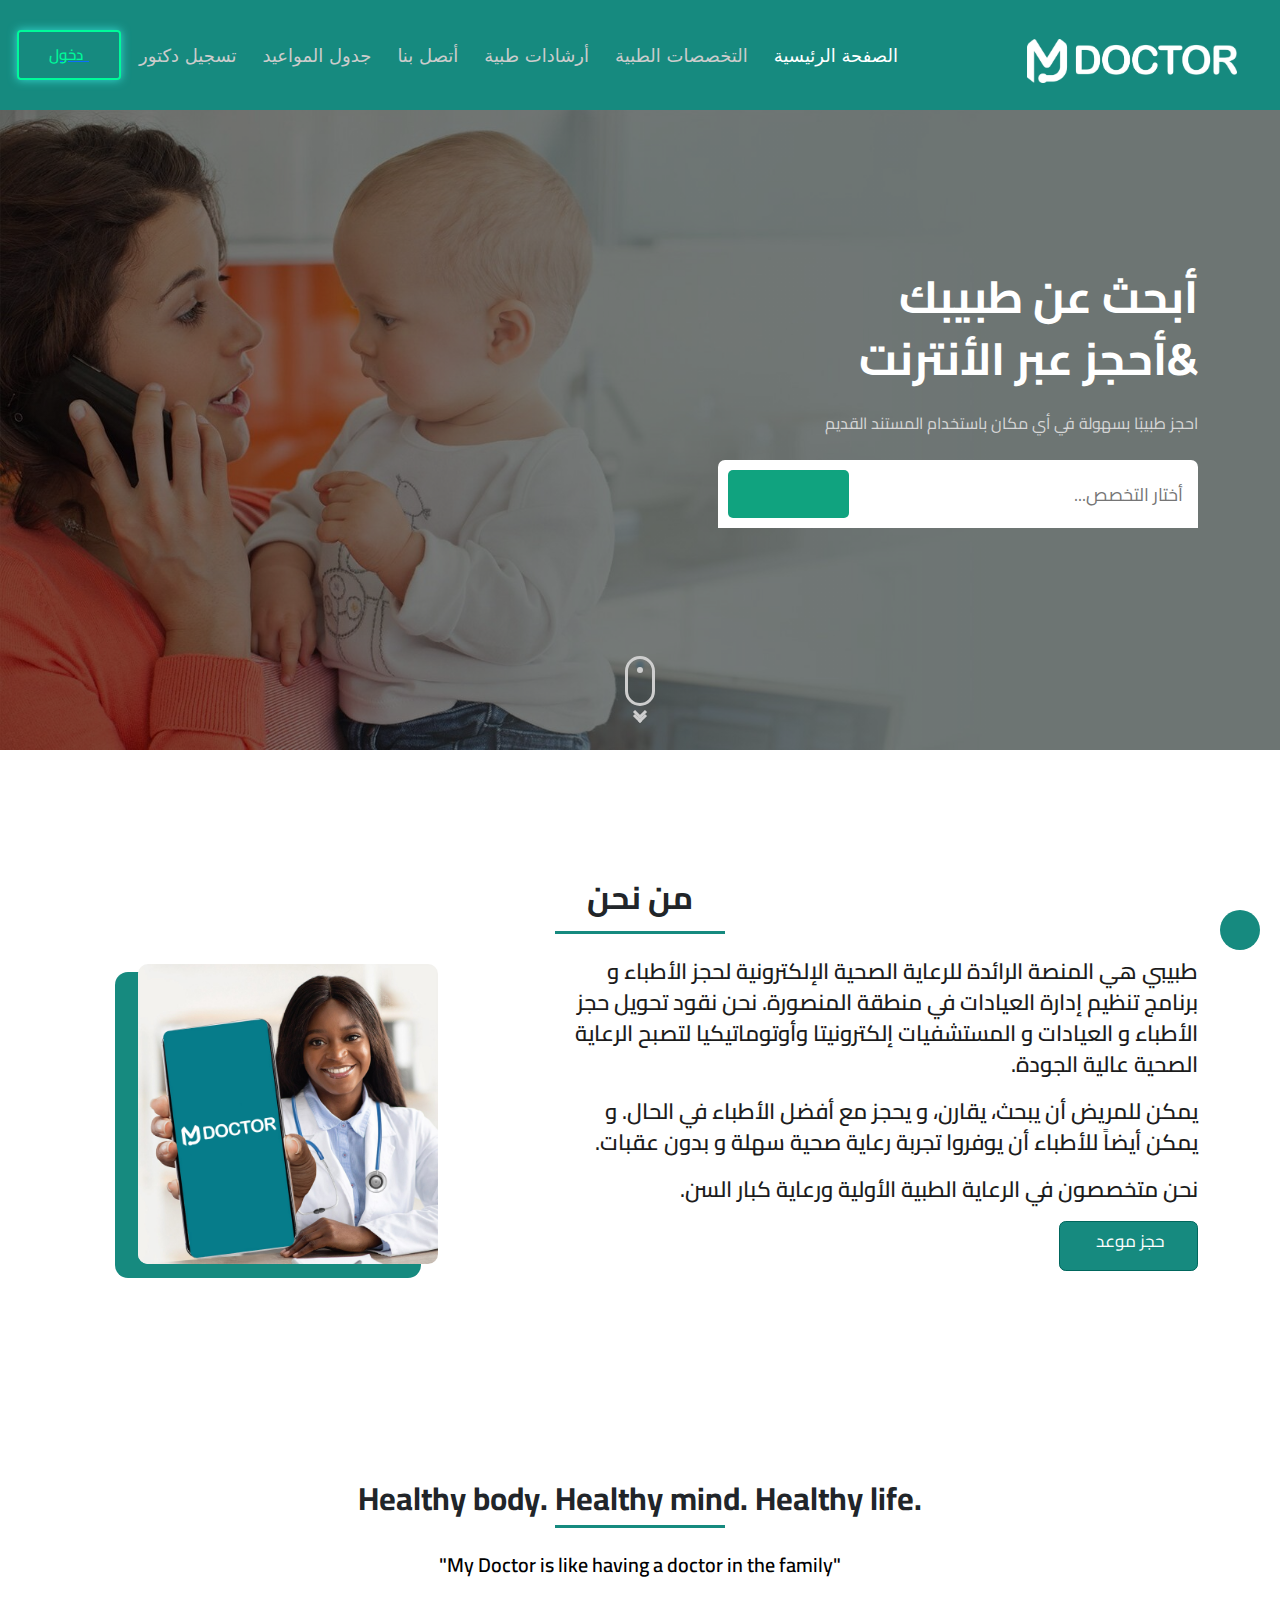
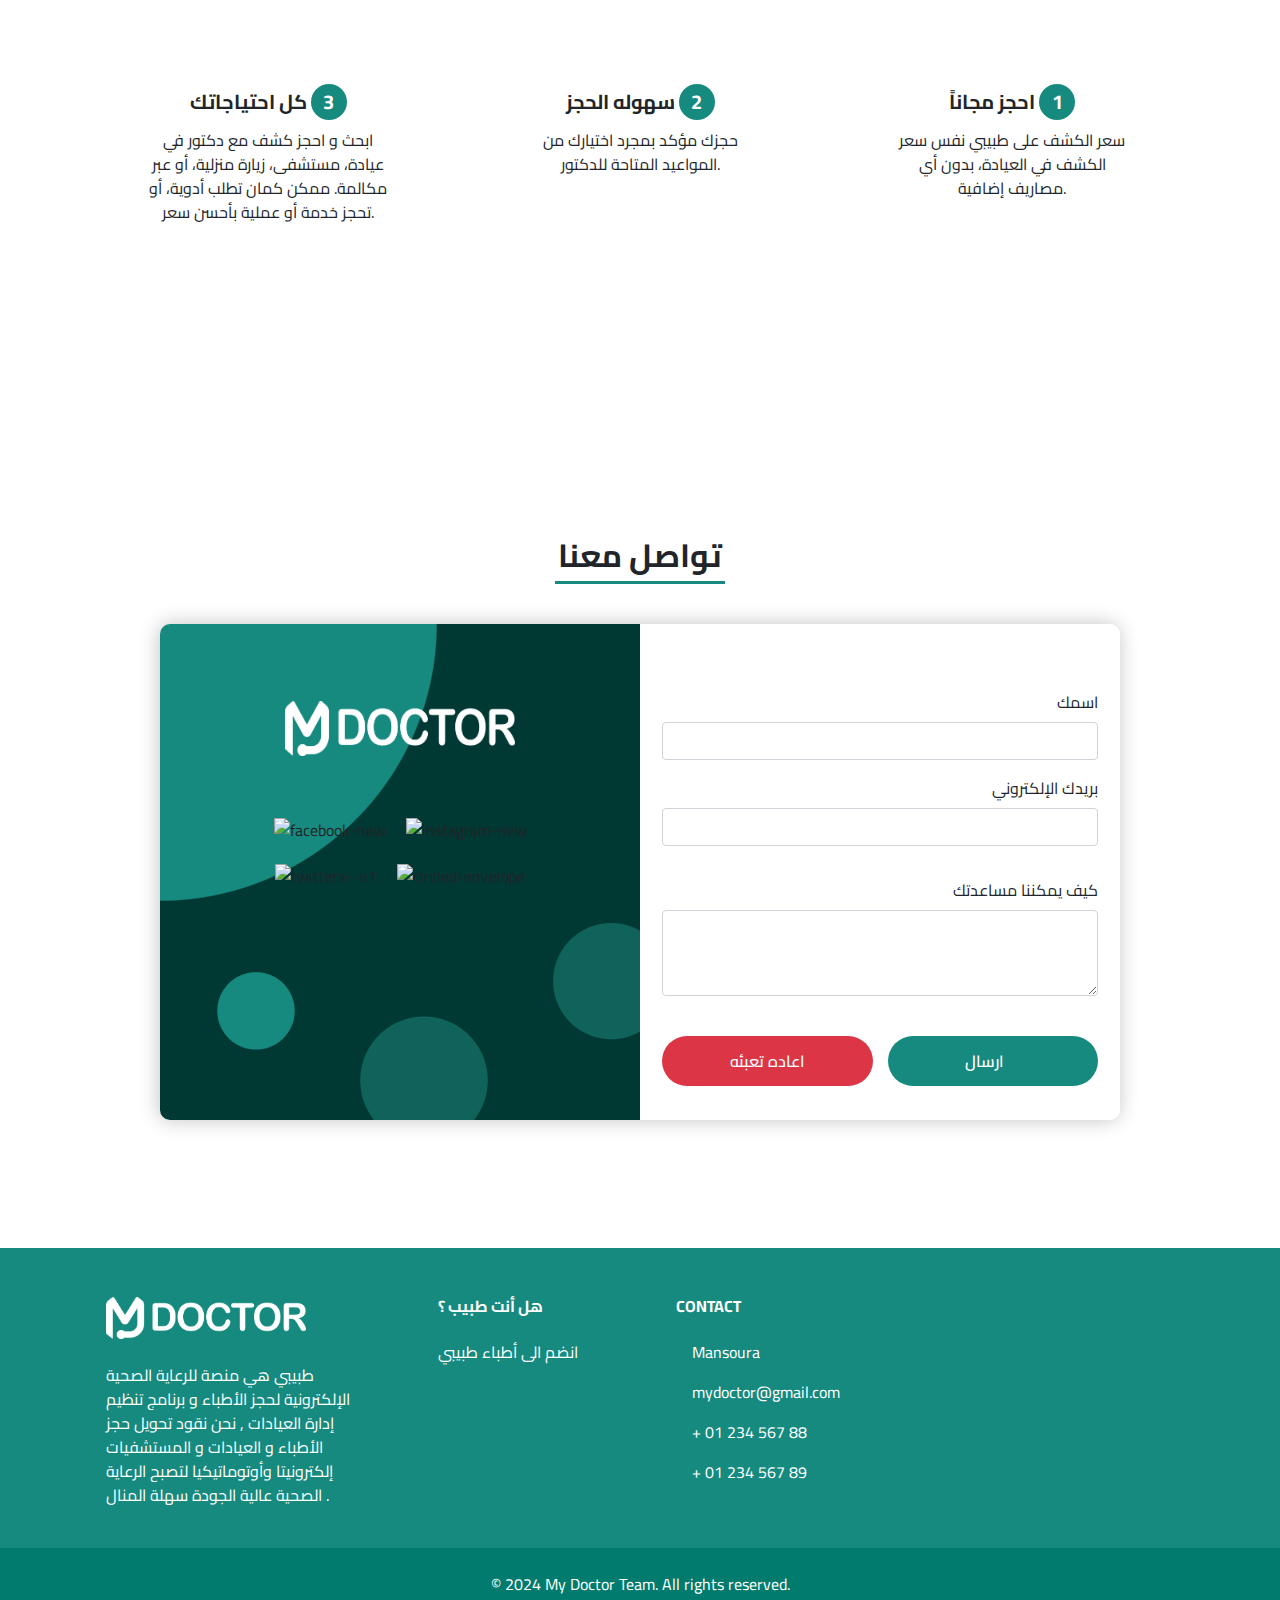
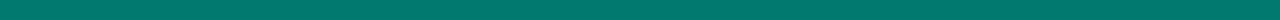
==== commit c6f029f1: "Add files via upload" ====
--- a/index.html
+++ b/index.html
@@ -7,6 +7,7 @@
     <link rel="stylesheet" href="css/style.css">
     <link rel="stylesheet" href="css/nav.css">
     <link rel="stylesheet" href="css/bootstrap.css">
+    <link rel="stylesheet" href="css/login.css">
     <!-- Font awesome -->
     <script src="https://use.fontawesome.com/releases/v6.1.0/js/all.js" crossorigin="anonymous"></script>
     <link rel="stylesheet" type="text/css" href="https://www.fontstatic.com/f=dubai-medium,bahij" />
@@ -208,10 +209,9 @@
 
     <!-- Contact Form -->
     <section id="contact">
-    <div class="max-w-3xl mx-auto mb-16 text-center ">
-        <h2 class="mt-8 mb-10 title-section">Contact Form</h2>
-        <p class="lead text-muted">We'd love to hear from you!</p>
-    </div>
+        <div class="main-title position-relative">
+            <h2 class="text-center fw-bold">تواصل معنا</h2>
+        </div>
     <div class="contact-box">
         <div class="contact-links">
             <div class="div-img">
@@ -219,36 +219,36 @@
             </div>
             <div class="links">
                 <div class="link">
-                    <a><img src="https://img.icons8.com/fluency/48/facebook-new.png" alt="facebook-new"/></a>
+                    <a><img src="img/facebook.svg" alt="facebook-new"/></a>
                 </div>
                 <div class="link">
-                    <a><img src="https://img.icons8.com/fluency/48/instagram-new.png" alt="instagram-new"/></a>
+                    <a><img src="img/instagram.svg" alt="instagram-new"/></a>
                 </div>
                 <div class="link">
-                    <a><img src="https://img.icons8.com/ios/50/twitterx--v1.png" alt="twitterx--v1"/></a>
+                    <a><img src="img/twitter.svg" alt="twitterx--v1"/></a>
                 </div>
                 <div class="link">
-                    <a><img src="https://img.icons8.com/color/48/circled-envelope.png" alt="circled-envelope"/></a>
-                </div>
-            </div>
-        </div>
-        <div class="contact-form-wrapper">
-            <form class="form" id="form" method="get">
-                <div class="form-group">
-                    <label for="text">Your Name:</label>
-                    <input type="text" id="text" name="text" required="">
-                </div>
-                <div class="form-group">
-                    <label for="email">Your Email:</label>
-                    <input type="text" id="email" name="email" required="">
-                </div>
-                <div class="form-group">
-                    <label for="textarea">How Can We Help You?</label>
-                    <textarea name="textarea" id="textarea" rows="10" cols="50" required=""></textarea>
+                    <a><img src="img/email.svg" alt="circled-envelope"/></a>
+                </div>
+            </div>
+        </div>
+        <div class="contact-form-wrapper wrapper">
+            <form class="row g-3">
+                <div class="col-md-12">
+                    <label for="text" class="form-label d-flex justify-content-end">اسمك</label>
+                    <input class="form-control" type="text" id="text">
+                </div>
+                <div class= "mb-3">
+                    <label for="email" class="form-label d-flex justify-content-end" > بريدك الإلكتروني</label>
+                    <input class="form-control" type="email" id="email">
+                </div>
+                <div class= "mb-3">
+                    <label for="textarea" class="form-label d-flex justify-content-end">كيف يمكننا مساعدتك</label>
+                    <textarea class="form-control" id="exampleFormControlTextarea1" rows="3" cols="50"></textarea>
                 </div>
                 <div class="btn-form">
-                    <button class="form-submit-btn" type="submit">Send &nbsp; <i id="send-icon" class="fa-solid fa-paper-plane"></i></button>
-                    <button class="form-reset-btn btn btn-danger" onclick="resetForm()">Reset form</button>
+                    <button class="form-reset-btn btn btn-danger" onclick="resetForm()">اعاده تعبئه</button>
+                    <button class="form-submit-btn" type="submit">ارسال &nbsp; <i id="send-icon" class="fa-solid fa-paper-plane"></i></button>
                 </div>
             </form>
         </div>
--- a/css/style.css
+++ b/css/style.css
@@ -195,10 +195,10 @@
 /* About Section */
 #about{
 	align-items: center;
-	padding: 10em 0;
+	padding: 8em 0;
 	direction: rtl;
 }
-.sentence-container {
+/* .sentence-container {
   display: grid;
   grid-template-columns: 100px auto 100px;
   justify-content: center;
@@ -211,11 +211,28 @@
   margin-right: 1em;
 }
 .title-section{
-  color: #10a37f;
+    color: #10a37f;
     font-family: elmessiri-bold;
     margin-right: 20px;
     font-size: calc(2.325rem + 0.9vw);
-}
+} */
+
+/* added part */
+.main-title{
+  margin-bottom:2rem ;
+  font-weight: bold;
+}
+.main-title::after{
+  content: '';
+  width: 170px;
+  height: 3px;
+  background-color:#168a7f;
+  position: absolute;
+  bottom: -10px;
+  left: 50%;
+  transform: translateX(-50%);
+}
+/* end added part */
 
 .about-title{
     font-size: 22px;
@@ -359,7 +376,7 @@
 /* Contact Form */
 #contact {
   text-align: -webkit-center;
-  margin: 10em 0;
+  margin: 8em 0;
 }
 
 .contact-box {
@@ -438,7 +455,7 @@
   width: 60%;
 }
 .contact-box img {
-  width: 55px;
+  width: 40px;
   height: 55px;
   transition: 0.2s;
 }
@@ -461,7 +478,6 @@
 .contact-form-wrapper {
     border: 2px solid transparent;
     padding: 32px 24px;
-    color: white;
     box-sizing: border-box;
 }
 
@@ -543,7 +559,13 @@
   gap: 8px;
   margin-top: 8px;
   cursor: pointer;
-  border-radius: 6px;
+  border: 1px solid transparent;
+  border-radius: 30px;
+  -webkit-border-radius: 30px;
+  -moz-border-radius: 30px;
+  -ms-border-radius: 30px;
+  -o-border-radius: 30px;
+
 }
 .contact-form-wrapper .form-submit-btn {
   color: #fff;
--- a/css/login.css
+++ b/css/login.css
@@ -0,0 +1,167 @@
+/*Global variable*/
+
+* {
+    --webkit-box-sizing: border-box;
+    --moz-box-sizing:border-box;
+    box-sizing: border-box;
+}
+
+body {
+    font-family: 'Cairo', sans-serif; 
+}
+:root{
+    --main-color:#168a7f;
+    --hover-color:#156863;
+}
+/*Global variable*/
+/* doctor sign up */
+.wrapper {
+    background-color: white;
+    padding: 4em 20px 2em 20px;
+}
+.wrapper .logo img{
+    width: 200px;
+    height: 100px;
+}
+.min-div{
+    width: 1000px;
+    height: fit-content;
+    background-color: #fff;
+    box-shadow: 0px -1px 10px 1px rgb(0 0 0 / 10%);
+    position: relative;
+    border-radius: 30px;
+    -webkit-border-radius: 30px;
+    -moz-border-radius: 30px;
+    -ms-border-radius: 30px;
+    -o-border-radius: 30px;
+}
+.min-div::before{
+    content: "";
+    position: absolute;
+    width: 30%;
+    height: 30%;
+    right: 0;
+    bottom: 0;
+    background-color: #168a7f5e;
+    border-radius: 0px 0px 30px 0px;
+    clip-path: circle(70% at 100% 100%);
+    
+}
+.min-div::after{
+    content: "";
+    position: absolute;
+    width: 25%;
+    height: 25%;
+    left: 0;
+    top: 0;
+    background-color: #168a7f5e;
+    clip-path: circle(70% at 3% 3%);
+    border-radius:30px 0 0 0 ;
+    -webkit-border-radius:30px 0 0 0 ;
+    -moz-border-radius:30px 0 0 0 ;
+    -ms-border-radius:30px 0 0 0 ;
+    -o-border-radius:30px 0 0 0 ;
+}
+@media (max-width: 660px){
+    .min-div::after{
+        clip-path: circle(60% at 3% 3%);
+    }
+    .min-div::before{
+        clip-path: circle(60% at 100% 100%);
+    }
+}
+@media (max-width: 500px){
+    .min-div::after{
+        clip-path: circle(45% at 3% 3%);
+    }
+    .min-div::before{
+        clip-path: circle(45% at 100% 100%);
+    }
+}
+
+.head{
+    padding: 10px 0 0 0 ;
+    max-height: 150px;
+}
+.head h1{
+    color: var(--main-color);
+    font-weight: bold;
+    font-size: 41px;
+    margin: 15px;
+}
+.head p{
+    color: #b8bbbb;
+    font-size: 20px;
+    margin: -5px 0 0 0;
+}
+.form-container{
+    padding: 40px 60px 0px 60px;
+}
+.form-control:focus {
+    color: var(--bs-body-color);
+    background-color: var(--bs-body-bg);
+    border-color: #e5f5f300;
+    outline: 0;
+    box-shadow: 0px 0px 0 1.5px #1a817830;
+}
+.form-container label{
+    font-size: 18px;
+    color: gray;
+    padding: 0 0 0 5px;
+}
+.next-but button,
+.submit-btn button{
+    padding: 15px;
+    border-radius: 20px;
+    width: 103px;
+    border: none;
+    color: white;
+    background: var(--main-color);
+    margin-bottom: 10px;
+}
+.next-but button:hover,
+.submit-btn button:hover{
+    background-color: var(--hover-color);
+}
+.next-but ,
+.submit-btn{
+    color: #b8bbbb;
+    font-size: 18px;
+    margin-top: 40px;
+}
+.next-but p{
+    color: #b8bbbb;
+    font-size: 18px;
+}
+.next-but p a,
+.submit-btn p a{
+    text-decoration: none;
+    font-size: 20px;
+    color: var(--main-color);
+    font-weight: 600;
+}
+.next-but p a:hover,
+.submit-btn p a:hover{
+    color: var(--hover-color);
+}
+.dropdown {
+    width: fit-content;
+}
+.dropdown .btn-next {
+    border: transparent;
+}
+.check-box .check{
+    margin-top: -5px;
+}
+.check-box p{
+    font-size: 18px;
+    color: gray;
+    padding: 0 0 0 5px;
+}
+.check-box label{
+    margin-right: 25px;
+}
+#birthDate{
+    width: 287px;
+}
+/*end signUp patient*/
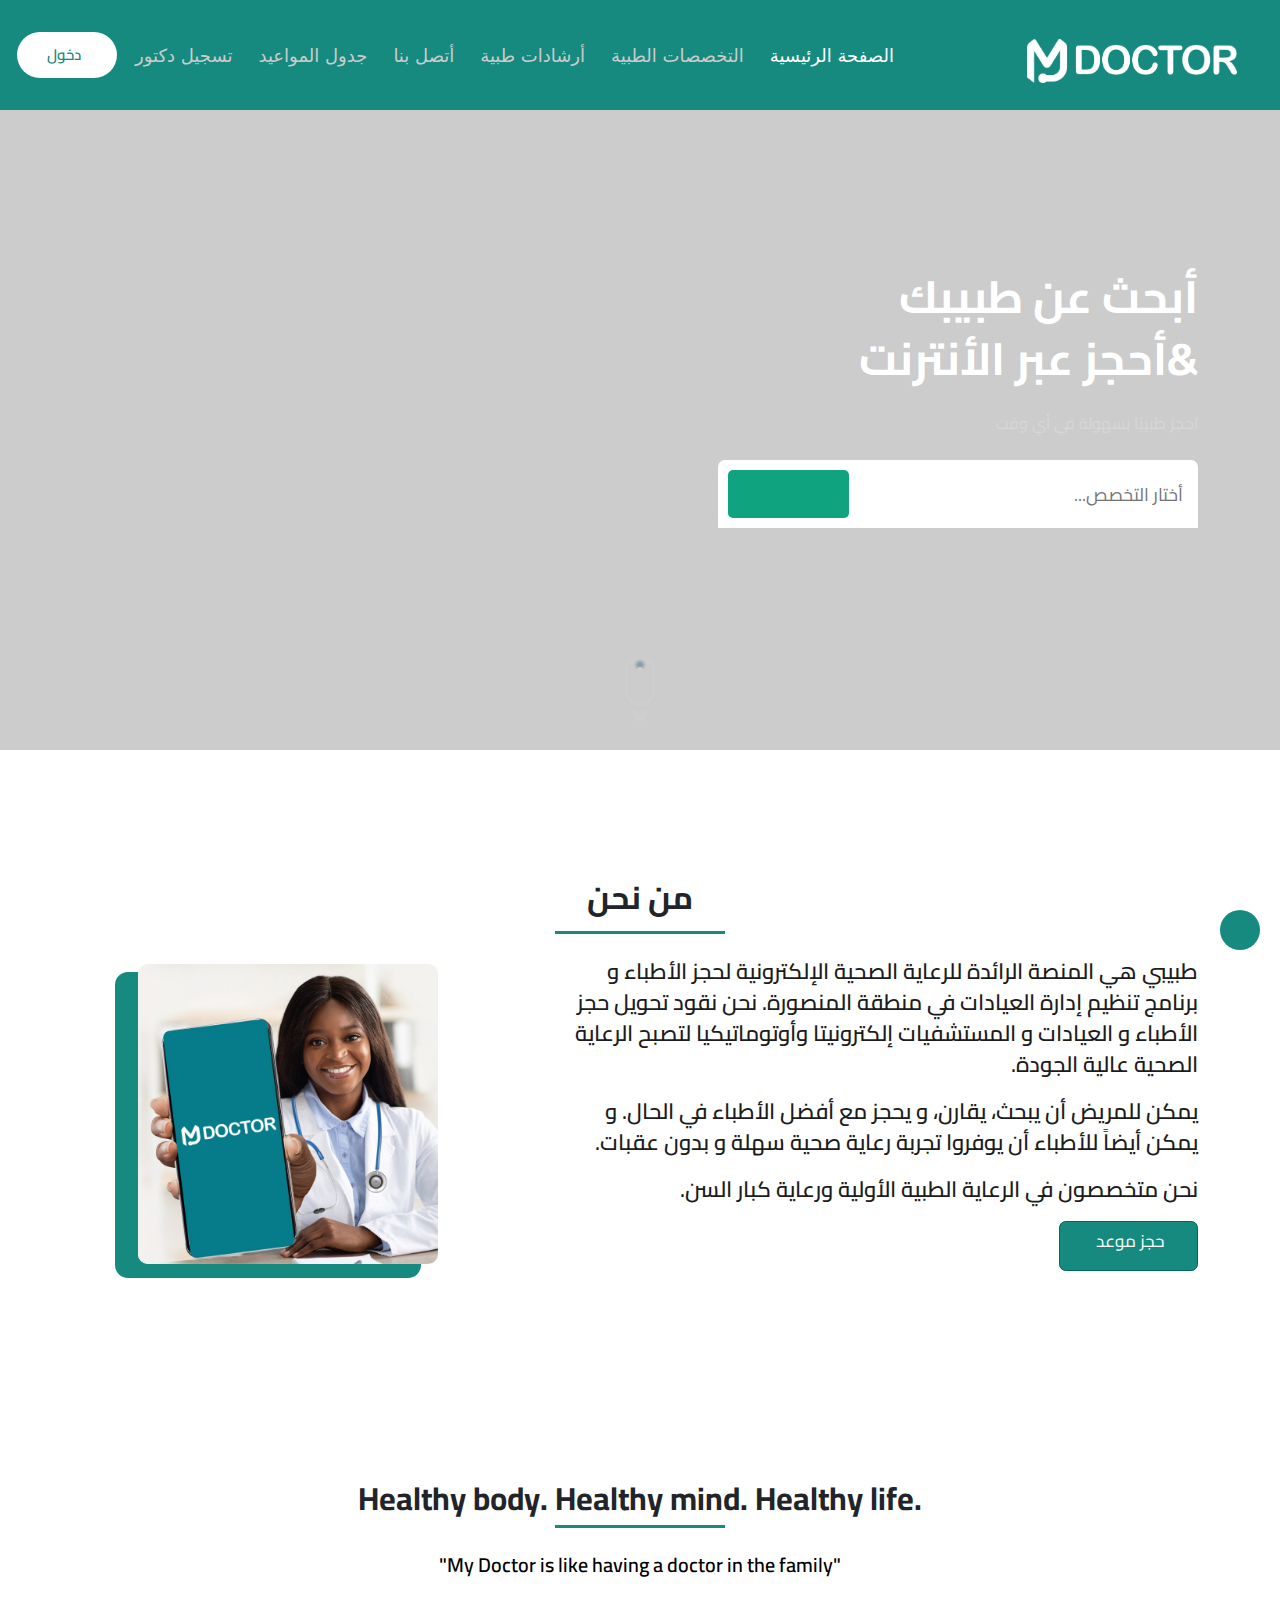
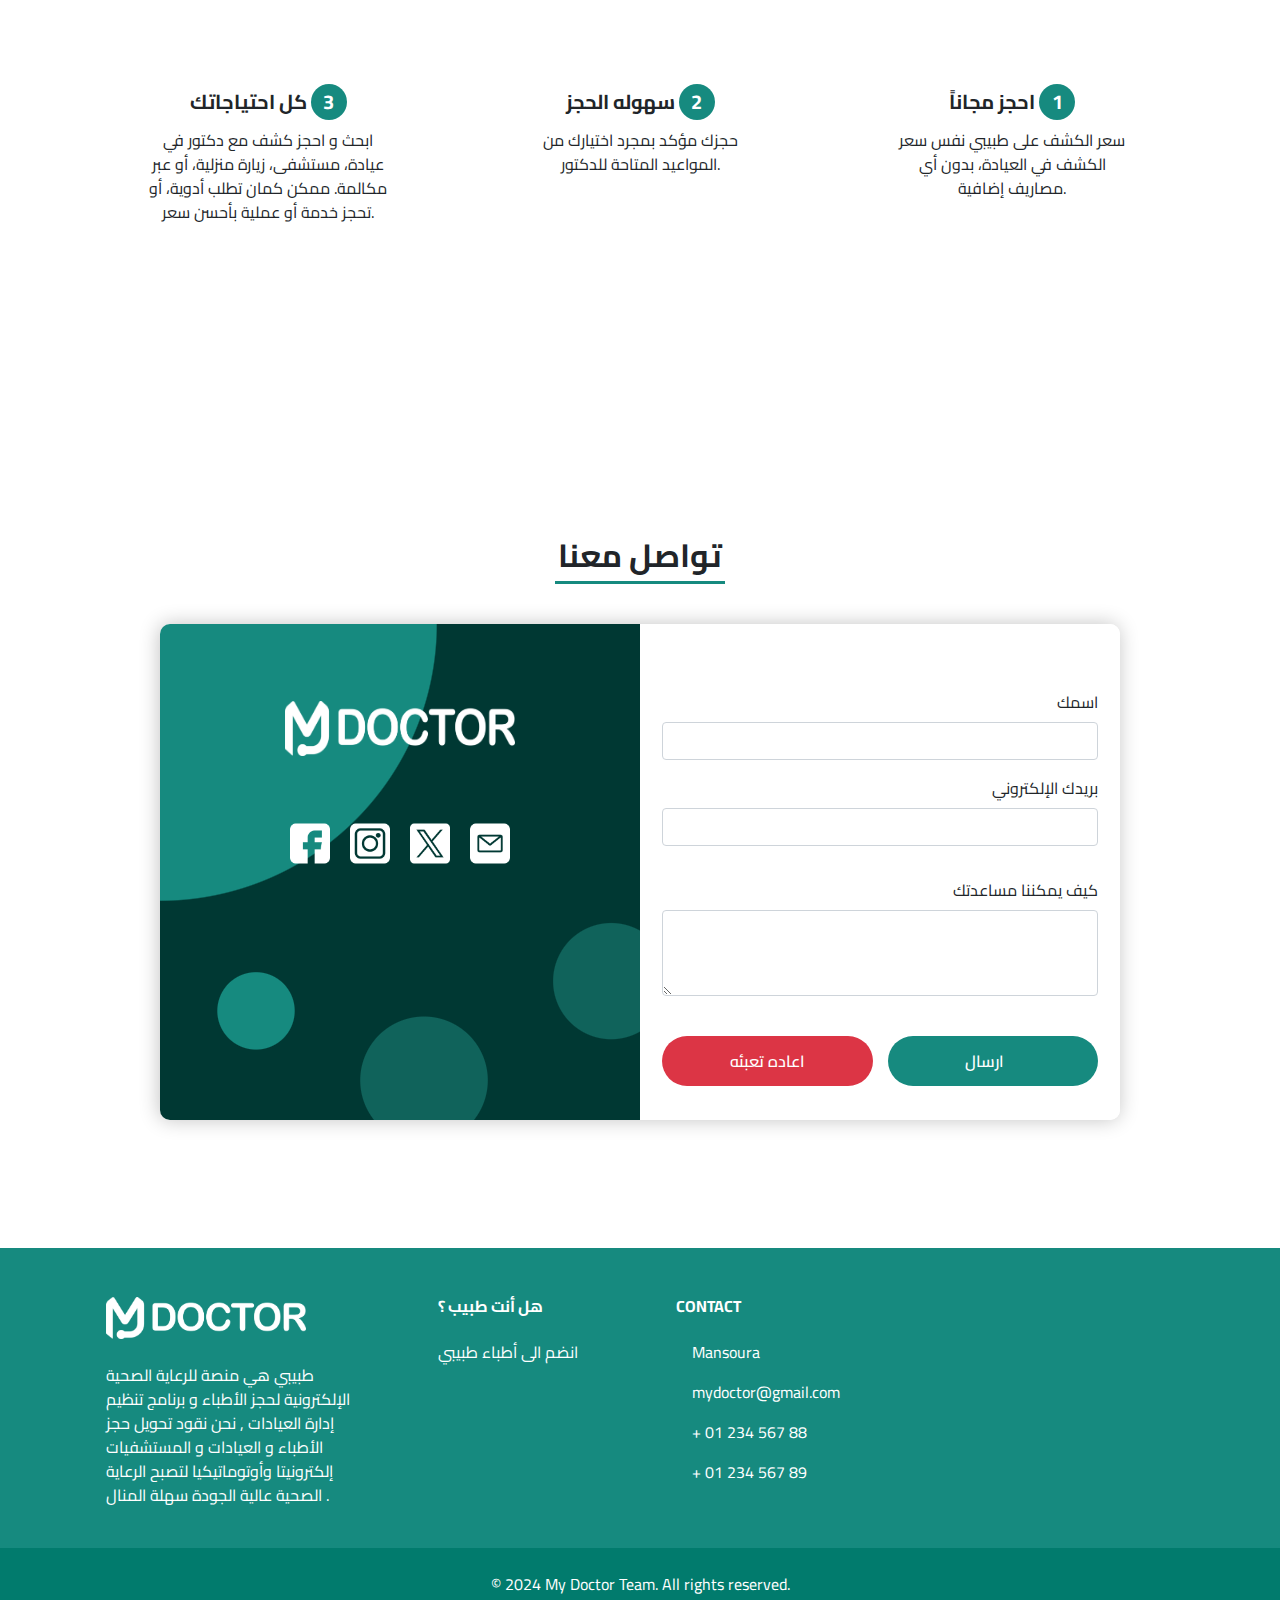
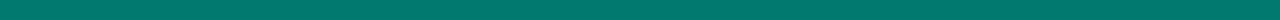
==== commit 00d5a275: "Add files via upload" ====
--- a/index.html
+++ b/index.html
@@ -86,7 +86,7 @@
                     <h1>أبحث عن طبيبك</h1>
                     <h1>&أحجز عبر الأنترنت</h1>
                 </div>
-                <p>احجز طبيبًا بسهولة في أي مكان باستخدام المستند القديم</p>
+                <p>احجز طبيبًا بسهولة في أي وقت</p>
 
                 <div class="search-container">
                     <div class="search-bar">
--- a/css/style.css
+++ b/css/style.css
@@ -96,7 +96,7 @@
 
 /* home */
 .header{
-    background:linear-gradient(to top, rgb(0,0,0,0.5)70%, rgb(0,0,0,0.5)30%),url(../img/background.jpg);
+    background:linear-gradient(to top, rgb(0 0 0 / 20%)70%, rgb(0 0 0 / 20%)30%),url(../img/navBackground.png);
     box-sizing: border-box;
     scroll-behavior: smooth;
     width: 100%;
--- a/css/nav.css
+++ b/css/nav.css
@@ -85,16 +85,14 @@
     align-items: center;
     position: relative;
     padding: 12px 2em;
-    border: mediumspringgreen solid 0.15em;
-    border-radius: 0.25em;
-    color: mediumspringgreen;
+    border-radius: 30px;
     font-size: 15px;
     font-weight: 600;
     cursor: pointer;
     overflow: hidden;
     transition: border 300ms, color 300ms;
-    box-shadow: 0 0 10px #34dbd2;
-    
+    background-color: white;
+    color: #168a7f;
 }
 
 .navbar-nav .nav-item .login-btn p {
@@ -109,7 +107,9 @@
     background-color: #34dbd2;
     color: #fff;
 }
-
+.navbar-nav .nav-item a{
+    text-decoration: none;
+}
 /* .navbar-nav .nav-item .login-btn:active {
     border-color: teal;
 }
--- a/css/login.css
+++ b/css/login.css
@@ -14,6 +14,21 @@
     --hover-color:#156863;
 }
 /*Global variable*/
+/* dirctions */
+label{
+    display: flex;
+    justify-content: end;
+}
+input {
+    direction: rtl;
+}
+select {
+    direction: rtl;
+}
+textarea {
+    direction: rtl;
+}
+/* end dirctions */
 /* doctor sign up */
 .wrapper {
     background-color: white;
@@ -35,18 +50,7 @@
     -ms-border-radius: 30px;
     -o-border-radius: 30px;
 }
-.min-div::before{
-    content: "";
-    position: absolute;
-    width: 30%;
-    height: 30%;
-    right: 0;
-    bottom: 0;
-    background-color: #168a7f5e;
-    border-radius: 0px 0px 30px 0px;
-    clip-path: circle(70% at 100% 100%);
-    
-}
+
 .min-div::after{
     content: "";
     position: absolute;
@@ -66,17 +70,13 @@
     .min-div::after{
         clip-path: circle(60% at 3% 3%);
     }
-    .min-div::before{
-        clip-path: circle(60% at 100% 100%);
-    }
+    
 }
 @media (max-width: 500px){
     .min-div::after{
         clip-path: circle(45% at 3% 3%);
     }
-    .min-div::before{
-        clip-path: circle(45% at 100% 100%);
-    }
+    
 }
 
 .head{
@@ -145,7 +145,11 @@
     color: var(--hover-color);
 }
 .dropdown {
-    width: fit-content;
+    
+    direction: rtl;
+}
+.dropdown button{
+    border: transparent;
 }
 .dropdown .btn-next {
     border: transparent;
@@ -157,11 +161,11 @@
     font-size: 18px;
     color: gray;
     padding: 0 0 0 5px;
+    direction: rtl;
 }
 .check-box label{
-    margin-right: 25px;
+    margin-left: 30px;
+    padding-right: 5px;
 }
-#birthDate{
-    width: 287px;
-}
+
 /*end signUp patient*/
